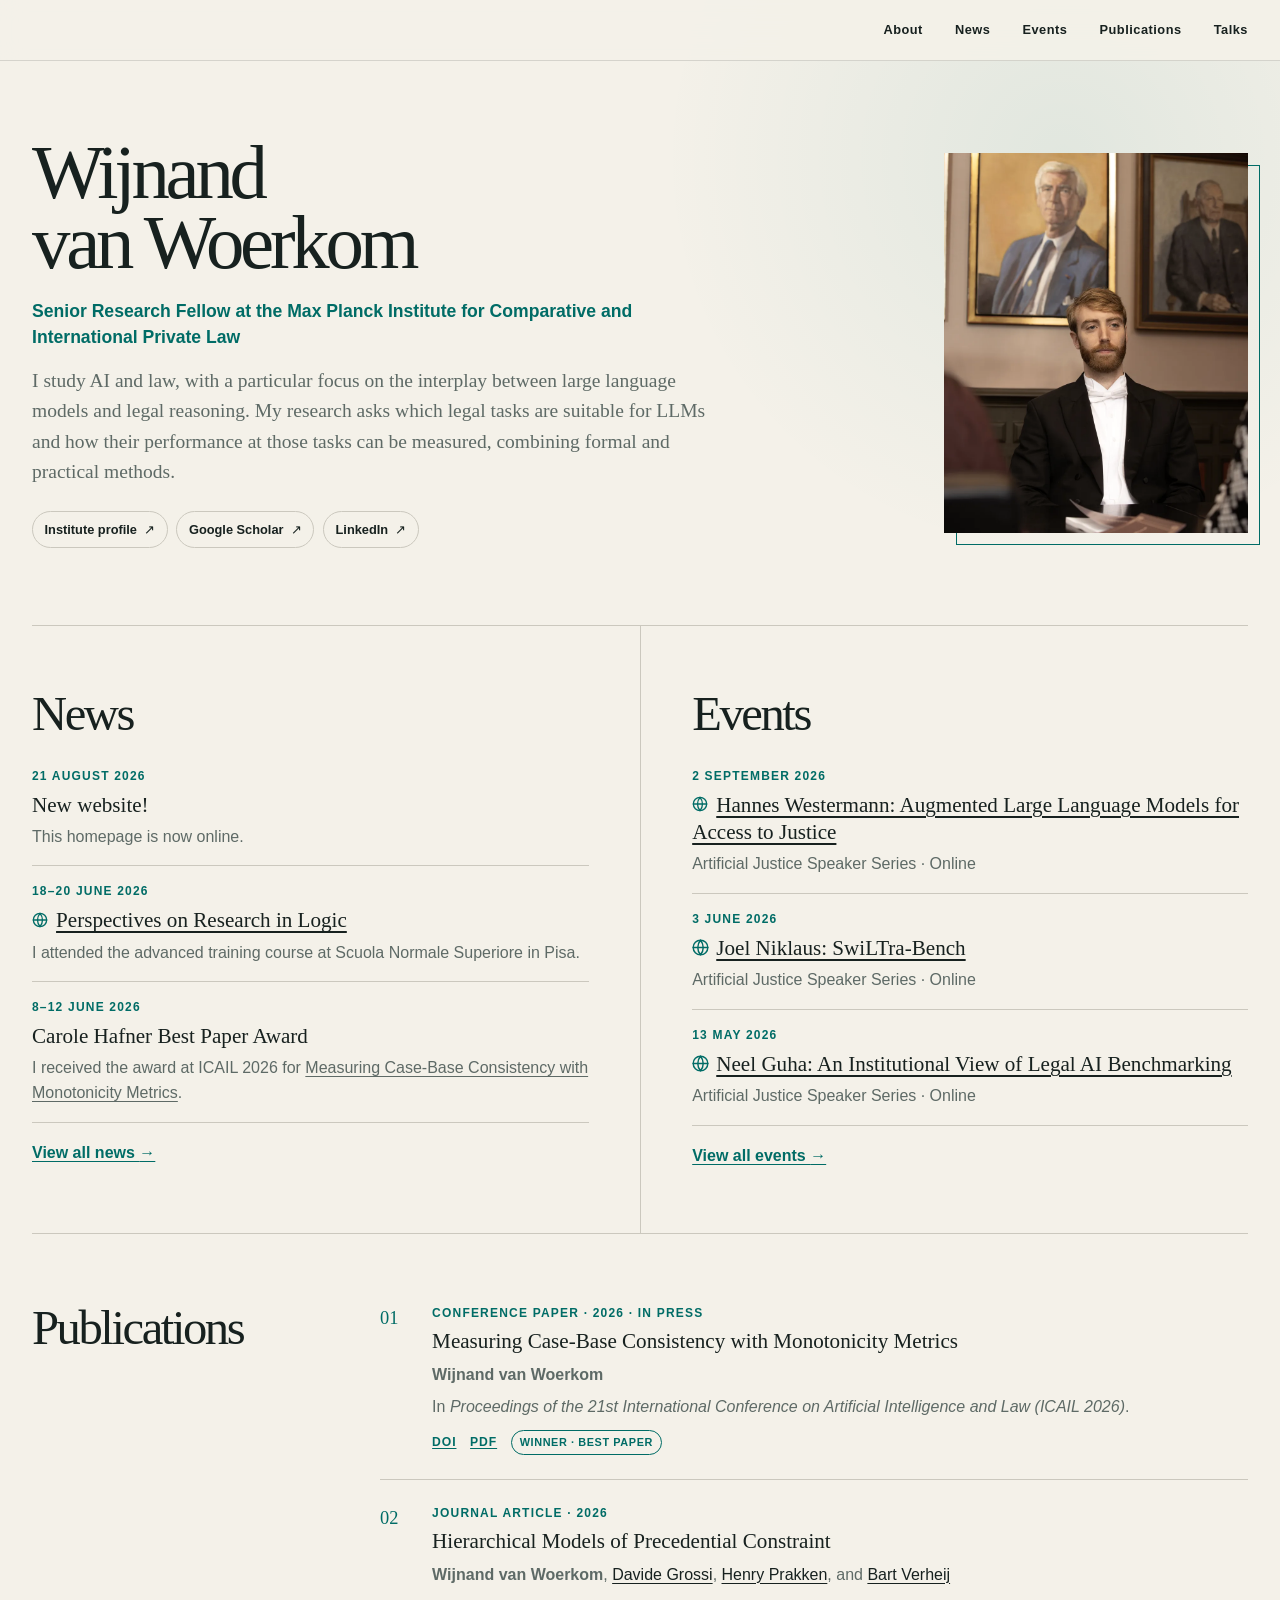
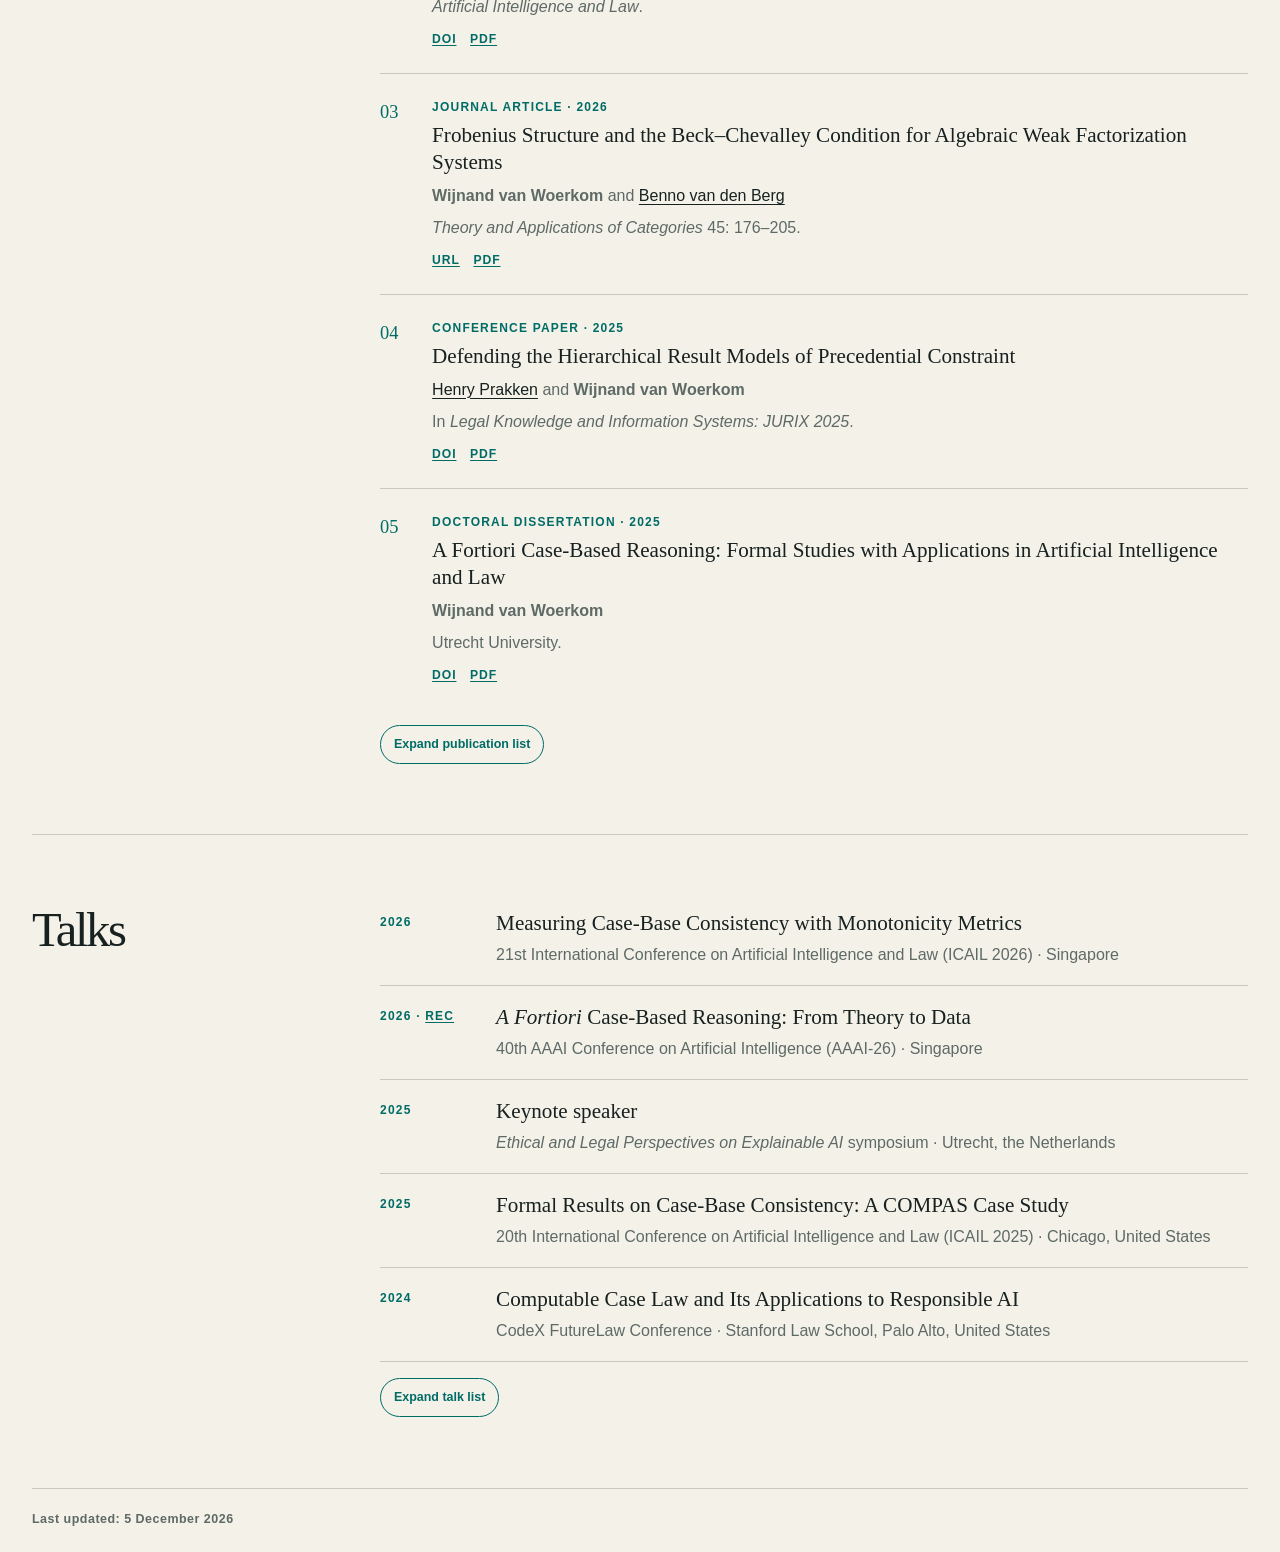
==== index.html @ 0c61993a "Restore green favicon lettering" ====
<!doctype html>
<html lang="en">
  <head>
    <meta charset="utf-8">
    <meta name="viewport" content="width=device-width, initial-scale=1">
    <meta
      name="description"
      content="Wijnand van Woerkom is a researcher working on artificial intelligence, law, and legal reasoning."
    >
    <title>Wijnand van Woerkom</title>
    <link rel="icon" href="assets/icons/favicon.svg?v=11" type="image/svg+xml" sizes="any">
    <link rel="icon" href="assets/icons/favicon-32.png?v=11" sizes="32x32" type="image/png">
    <link rel="apple-touch-icon" href="assets/icons/apple-touch-icon.png?v=11">
    <link rel="stylesheet" href="styles.css?v=7">
    <script src="scripts/site.js?v=7" defer></script>
    <!-- Cloudflare Web Analytics -->
    <script
      type="module"
      src="https://static.cloudflareinsights.com/beacon.min.js"
      data-cf-beacon='{"token":"e0fe1af6a7254c2898507b56984e4957"}'
    ></script>
    <!-- End Cloudflare Web Analytics -->
  </head>
  <body id="top">
    <a class="skip-link" href="#main-content">Skip to main content</a>

    <header class="site-header">
      <div class="header-inner">
        <nav aria-label="Primary navigation">
          <a href="#about">About</a>
          <a href="#news">News</a>
          <a href="#events">Events</a>
          <a href="#publications">Publications</a>
          <a href="#talks">Talks</a>
        </nav>
      </div>
    </header>

    <main id="main-content">
      <section class="hero" id="about" aria-labelledby="page-title">
        <div class="hero-copy">
          <h1 id="page-title" class="name-heading" aria-label="Wijnand van Woerkom">
            <span class="name-part" data-pronunciation-part data-pronunciation-name="Wijnand">
              <button
                class="name-toggle"
                type="button"
                aria-expanded="false"
                aria-label="Show the pronunciation of Wijnand"
                data-pronunciation-toggle
              >
                <span class="name-standard" aria-hidden="true">Wijnand</span>
                <span class="name-ipa" aria-hidden="true">[ˈʋɛi̯.nɑnt]</span>
              </button>
              <button
                class="pronunciation-play"
                type="button"
                aria-label="Play the pronunciation of Wijnand"
                data-pronunciation-play="pronunciation-wijnand"
                hidden
              >
                <svg viewBox="0 0 24 24" aria-hidden="true">
                  <path d="M4 9v6h4l5 4V5L8 9H4Z"></path>
                  <path d="M16 8.5a5 5 0 0 1 0 7M18.5 6a8.5 8.5 0 0 1 0 12"></path>
                </svg>
              </button>
              <audio id="pronunciation-wijnand" src="assets/audio/wijnand.mp3" preload="none"></audio>
            </span>
            <span class="name-part" data-pronunciation-part data-pronunciation-name="van Woerkom">
              <button
                class="name-toggle"
                type="button"
                aria-expanded="false"
                aria-label="Show the pronunciation of van Woerkom"
                data-pronunciation-toggle
              >
                <span class="name-standard" aria-hidden="true">van Woerkom</span>
                <span class="name-ipa" aria-hidden="true">[fɑn ˈʋuːr.kɔm]</span>
              </button>
              <button
                class="pronunciation-play"
                type="button"
                aria-label="Play the pronunciation of van Woerkom"
                data-pronunciation-play="pronunciation-van-woerkom"
                hidden
              >
                <svg viewBox="0 0 24 24" aria-hidden="true">
                  <path d="M4 9v6h4l5 4V5L8 9H4Z"></path>
                  <path d="M16 8.5a5 5 0 0 1 0 7M18.5 6a8.5 8.5 0 0 1 0 12"></path>
                </svg>
              </button>
              <audio id="pronunciation-van-woerkom" src="assets/audio/vanwoerkom.mp3" preload="none"></audio>
            </span>
          </h1>
          <p class="role">
            Senior Research Fellow at the Max Planck Institute for Comparative and
            International Private Law
          </p>
          <p class="introduction">
            I study AI and law, with a particular focus on the interplay between large
            language models and legal reasoning. My research asks which legal tasks are
            suitable for LLMs and how their performance at those tasks can be measured,
            combining formal and practical methods.
          </p>

          <ul class="profile-links" aria-label="External profiles">
            <li>
              <a href="https://www.mpipriv.de/vanwoerkom">Institute profile <span aria-hidden="true">↗</span></a>
            </li>
            <li>
              <a href="https://scholar.google.com/citations?user=RA7F5CwAAAAJ">Google Scholar <span aria-hidden="true">↗</span></a>
            </li>
            <li>
              <a href="https://www.linkedin.com/in/wijn/">LinkedIn <span aria-hidden="true">↗</span></a>
            </li>
          </ul>
        </div>

        <figure class="portrait-wrap">
          <span class="portrait-accent" aria-hidden="true"></span>
          <img
            class="portrait"
            src="assets/images/portraits/wijnand-portrait-1.webp"
            data-random-portrait
            data-portraits="assets/images/portraits/wijnand-portrait-1.webp|assets/images/portraits/wijnand-portrait-2.webp"
            alt="Wijnand van Woerkom"
            width="960"
            height="1200"
            fetchpriority="high"
          >
        </figure>
      </section>

      <section class="split-section" aria-label="Latest news and events">
        <article class="split-panel" id="news" aria-labelledby="news-heading">
          <header class="panel-heading">
            <h2 id="news-heading">News</h2>
          </header>
          <ul class="preview-list">
            <!-- Keep these first three entries in sync with news.html. -->
            <li>
              <time datetime="2026-08-21">21 August 2026</time>
              <div>
                <h3>New website!</h3>
                <p>This homepage is now online.</p>
              </div>
            </li>
            <li>
              <time datetime="2026-06-18">18–20 June 2026</time>
              <div>
                <h3><a href="https://www.sns.it/it/evento/perspectives-research-logic">Perspectives on Research in Logic</a></h3>
                <p>I attended the advanced training course at Scuola Normale Superiore in Pisa.</p>
              </div>
            </li>
            <li>
              <time datetime="2026-06-08">8–12 June 2026</time>
              <div>
                <h3>Carole Hafner Best Paper Award</h3>
                <p>
                  I received the award at ICAIL 2026 for
                  <a href="assets/documents/publications/woerkom2026measuringcasebase.pdf">Measuring Case-Base Consistency with Monotonicity Metrics</a>.
                </p>
              </div>
            </li>
          </ul>
          <a class="text-link" href="news.html">View all news <span aria-hidden="true">→</span></a>
        </article>

        <article class="split-panel" id="events" aria-labelledby="events-heading">
          <header class="panel-heading">
            <h2 id="events-heading">Events</h2>
          </header>
          <ul class="preview-list">
            <!-- Keep these first three entries in sync with events.html. -->
            <li>
              <time datetime="2026-09-02">2 September 2026</time>
              <div>
                <h3>
                  <a href="https://www.mpipriv.de/events/46498/1929073">Hannes Westermann: Augmented Large Language Models for Access to Justice</a>
                </h3>
                <p>Artificial Justice Speaker Series · Online</p>
              </div>
            </li>
            <li>
              <time datetime="2026-06-03">3 June 2026</time>
              <div>
                <h3>
                  <a href="https://www.mpipriv.de/events/45762/1929073">Joel Niklaus: SwiLTra-Bench</a>
                </h3>
                <p>Artificial Justice Speaker Series · Online</p>
              </div>
            </li>
            <li>
              <time datetime="2026-05-13">13 May 2026</time>
              <div>
                <h3>
                  <a href="https://www.mpipriv.de/events/45510/1929073">Neel Guha: An Institutional View of Legal AI Benchmarking</a>
                </h3>
                <p>Artificial Justice Speaker Series · Online</p>
              </div>
            </li>
          </ul>
          <a class="text-link" href="events.html">View all events <span aria-hidden="true">→</span></a>
        </article>
      </section>

      <section class="content-section" id="publications" aria-labelledby="publications-heading">
        <header class="section-heading">
          <h2 id="publications-heading">Publications</h2>
        </header>
        <div class="section-content">
          <ol class="publication-list" id="publication-list">
            <li>
              <article>
                <p class="entry-type">Conference paper · 2026 · In press</p>
                <h3>Measuring Case-Base Consistency with Monotonicity Metrics</h3>
                <p class="authors"><strong>Wijnand van Woerkom</strong></p>
                <p class="citation">In <em>Proceedings of the 21st International Conference on Artificial Intelligence and Law (ICAIL 2026)</em>.</p>
                <p class="entry-links">
                  <a href="https://doi.org/10.1145/3836937.3836975">DOI</a>
                  <a href="assets/documents/publications/woerkom2026measuringcasebase.pdf">PDF</a>
                  <span class="award-badge">Winner · Best Paper</span>
                </p>
              </article>
            </li>
            <li>
              <article>
                <p class="entry-type">Journal article · 2026</p>
                <h3>Hierarchical Models of Precedential Constraint</h3>
                <p class="authors">
                  <strong>Wijnand van Woerkom</strong>,
                  <a href="https://davidegrossi.me/">Davide Grossi</a>,
                  <a href="https://www.uu.nl/staff/HPrakken">Henry Prakken</a>, and
                  <a href="https://www.ai.rug.nl/~verheij/">Bart Verheij</a>
                </p>
                <p class="citation"><em>Artificial Intelligence and Law</em>.</p>
                <p class="entry-links">
                  <a href="https://doi.org/10.1007/s10506-025-09461-x">DOI</a>
                  <a href="assets/documents/publications/woerkom2026hierarchicalmodelsprecedential.pdf">PDF</a>
                </p>
              </article>
            </li>
            <li>
              <article>
                <p class="entry-type">Journal article · 2026</p>
                <h3>Frobenius Structure and the Beck–Chevalley Condition for Algebraic Weak Factorization Systems</h3>
                <p class="authors">
                  <strong>Wijnand van Woerkom</strong> and
                  <a href="https://www.uva.nl/profiel/b/e/b.vandenberg3/b.van-den-berg.html">Benno van den Berg</a>
                </p>
                <p class="citation"><em>Theory and Applications of Categories</em> 45: 176–205.</p>
                <p class="entry-links">
                  <a href="https://tac.mta.ca/tac/volumes/45/5/45-05abs.html">URL</a>
                  <a href="assets/documents/publications/woerkom2026frobeniusstructurecondition.pdf">PDF</a>
                </p>
              </article>
            </li>
            <li>
              <article>
                <p class="entry-type">Conference paper · 2025</p>
                <h3>Defending the Hierarchical Result Models of Precedential Constraint</h3>
                <p class="authors">
                  <a href="https://www.uu.nl/staff/HPrakken">Henry Prakken</a> and <strong>Wijnand van Woerkom</strong>
                </p>
                <p class="citation">In <em>Legal Knowledge and Information Systems: JURIX 2025</em>.</p>
                <p class="entry-links">
                  <a href="https://doi.org/10.3233/FAIA251608">DOI</a>
                  <a href="assets/documents/publications/prakken2025defendinghierarchicalresult.pdf">PDF</a>
                </p>
              </article>
            </li>
            <li>
              <article>
                <p class="entry-type">Doctoral dissertation · 2025</p>
                <h3>A Fortiori Case-Based Reasoning: Formal Studies with Applications in Artificial Intelligence and Law</h3>
                <p class="authors"><strong>Wijnand van Woerkom</strong></p>
                <p class="citation">Utrecht University.</p>
                <p class="entry-links">
                  <a href="https://doi.org/10.33540/2994">DOI</a>
                  <a href="assets/documents/publications/proefschrift_web.pdf">PDF</a>
                </p>
              </article>
            </li>
            <li>
              <article>
                <p class="entry-type">Conference paper · 2025</p>
                <h3>Formal Results on Case-Base Consistency: A COMPAS Case Study</h3>
                <p class="authors"><strong>Wijnand van Woerkom</strong></p>
                <p class="citation">In <em>Proceedings of the 20th International Conference on Artificial Intelligence and Law (ICAIL 2025)</em>.</p>
                <p class="entry-links">
                  <a href="https://doi.org/10.1145/3769126.3769190">DOI</a>
                  <a href="assets/documents/publications/woerkom2025formalresultscase.pdf">PDF</a>
                  <span class="award-badge">Winner · Best Student Paper</span>
                </p>
              </article>
            </li>
            <li>
              <article>
                <p class="entry-type">Conference paper · 2024</p>
                <h3>A Case-Based-Reasoning Analysis of the COMPAS Dataset</h3>
                <p class="authors">
                  <strong>Wijnand van Woerkom</strong>,
                  <a href="https://davidegrossi.me/">Davide Grossi</a>,
                  <a href="https://www.uu.nl/staff/HPrakken">Henry Prakken</a>, and
                  <a href="https://www.ai.rug.nl/~verheij/">Bart Verheij</a>
                </p>
                <p class="citation">In <em>Legal Knowledge and Information Systems: JURIX 2024</em>.</p>
                <p class="entry-links">
                  <a href="https://doi.org/10.3233/FAIA241244">DOI</a>
                  <a href="assets/documents/publications/woerkom2024cbranalysiscompas.pdf">PDF</a>
                  <span class="award-badge award-badge-secondary">Runner-up · Best Student Paper</span>
                </p>
              </article>
            </li>
            <li>
              <article>
                <p class="entry-type">Journal article · 2024</p>
                <h3>A Fortiori Case-Based Reasoning: From Theory to Data</h3>
                <p class="authors">
                  <strong>Wijnand van Woerkom</strong>,
                  <a href="https://davidegrossi.me/">Davide Grossi</a>,
                  <a href="https://www.uu.nl/staff/HPrakken">Henry Prakken</a>, and
                  <a href="https://www.ai.rug.nl/~verheij/">Bart Verheij</a>
                </p>
                <p class="citation"><em>Journal of Artificial Intelligence Research</em> 81: 401–441.</p>
                <p class="entry-links">
                  <a href="https://doi.org/10.1613/jair.1.15178">DOI</a>
                  <a href="assets/documents/publications/woerkom2024fortioricbrtheory.pdf">PDF</a>
                </p>
              </article>
            </li>
            <li>
              <article>
                <p class="entry-type">Conference paper · 2023</p>
                <h3>Hierarchical a Fortiori Reasoning with Dimensions</h3>
                <p class="authors">
                  <strong>Wijnand van Woerkom</strong>,
                  <a href="https://davidegrossi.me/">Davide Grossi</a>,
                  <a href="https://www.uu.nl/staff/HPrakken">Henry Prakken</a>, and
                  <a href="https://www.ai.rug.nl/~verheij/">Bart Verheij</a>
                </p>
                <p class="citation">In <em>Legal Knowledge and Information Systems: JURIX 2023</em>.</p>
                <p class="entry-links">
                  <a href="https://doi.org/10.3233/FAIA230944">DOI</a>
                  <a href="assets/documents/publications/woerkom2023hierarchicalreasoningdimensions.pdf">PDF</a>
                </p>
              </article>
            </li>
            <li>
              <article>
                <p class="entry-type">Conference paper · 2023</p>
                <h3>Hierarchical Precedential Constraint</h3>
                <p class="authors">
                  <strong>Wijnand van Woerkom</strong>,
                  <a href="https://davidegrossi.me/">Davide Grossi</a>,
                  <a href="https://www.uu.nl/staff/HPrakken">Henry Prakken</a>, and
                  <a href="https://www.ai.rug.nl/~verheij/">Bart Verheij</a>
                </p>
                <p class="citation">In <em>Proceedings of the 19th International Conference on Artificial Intelligence and Law (ICAIL 2023)</em>.</p>
                <p class="entry-links">
                  <a href="https://doi.org/10.1145/3594536.3595154">DOI</a>
                  <a href="assets/documents/publications/woerkom2023hierarchicalprecedentialconstraint.pdf">PDF</a>
                </p>
              </article>
            </li>
            <li>
              <article>
                <p class="entry-type">Workshop paper · 2022</p>
                <h3>Justification in Case-Based Reasoning</h3>
                <p class="authors">
                  <strong>Wijnand van Woerkom</strong>,
                  <a href="https://davidegrossi.me/">Davide Grossi</a>,
                  <a href="https://www.uu.nl/staff/HPrakken">Henry Prakken</a>, and
                  <a href="https://www.ai.rug.nl/~verheij/">Bart Verheij</a>
                </p>
                <p class="citation">In <em>Proceedings of the 1st International Workshop on Argumentation for eXplainable AI (ArgXAI 2022)</em>.</p>
                <p class="entry-links">
                  <a href="https://ceur-ws.org/Vol-3209/#5942">URL</a>
                  <a href="assets/documents/publications/woerkom2022justificationincbr.pdf">PDF</a>
                </p>
              </article>
            </li>
            <li>
              <article>
                <p class="entry-type">Conference paper · 2022</p>
                <h3>Landmarks in Case-Based Reasoning: From Theory to Data</h3>
                <p class="authors">
                  <strong>Wijnand van Woerkom</strong>,
                  <a href="https://davidegrossi.me/">Davide Grossi</a>,
                  <a href="https://www.uu.nl/staff/HPrakken">Henry Prakken</a>, and
                  <a href="https://www.ai.rug.nl/~verheij/">Bart Verheij</a>
                </p>
                <p class="citation">In <em>HHAI 2022: Augmenting Human Intellect</em>.</p>
                <p class="entry-links">
                  <a href="https://doi.org/10.3233/FAIA220200">DOI</a>
                  <a href="assets/documents/publications/woerkom2022landmarksincbr.pdf">PDF</a>
                  <span class="award-badge award-badge-secondary">Runner-up · Best Paper</span>
                </p>
              </article>
            </li>
          </ol>
          <button
            class="publication-toggle"
            type="button"
            aria-expanded="false"
            aria-controls="publication-list"
            data-publication-toggle
            hidden
          >Expand publication list</button>
        </div>
      </section>

      <section class="content-section" id="talks" aria-labelledby="talks-heading">
        <header class="section-heading">
          <h2 id="talks-heading">Talks</h2>
        </header>
        <div class="section-content">
          <ul class="event-list" id="talk-list">
            <li>
              <p class="entry-date">2026</p>
              <div>
                <h3>Measuring Case-Base Consistency with Monotonicity Metrics</h3>
                <p>21st International Conference on Artificial Intelligence and Law (ICAIL 2026) · Singapore</p>
              </div>
            </li>
            <li>
              <p class="entry-date">
                2026 <span aria-hidden="true">·</span>
                <a
                  class="recording-link"
                  href="https://underline.io/lecture/143547-a-fortiori-case-based-reasoning-from-theory-to-data"
                  aria-label="Recording of A Fortiori Case-Based Reasoning: From Theory to Data"
                >REC</a>
              </p>
              <div>
                <h3><em>A Fortiori</em> Case-Based Reasoning: From Theory to Data</h3>
                <p>40th AAAI Conference on Artificial Intelligence (AAAI-26) · Singapore</p>
              </div>
            </li>
            <li>
              <p class="entry-date">2025</p>
              <div>
                <h3>Keynote speaker</h3>
                <p><em>Ethical and Legal Perspectives on Explainable AI</em> symposium · Utrecht, the Netherlands</p>
              </div>
            </li>
            <li>
              <p class="entry-date">2025</p>
              <div>
                <h3>Formal Results on Case-Base Consistency: A COMPAS Case Study</h3>
                <p>20th International Conference on Artificial Intelligence and Law (ICAIL 2025) · Chicago, United States</p>
              </div>
            </li>
            <li>
              <p class="entry-date">2024</p>
              <div>
                <h3>Computable Case Law and Its Applications to Responsible AI</h3>
                <p>CodeX FutureLaw Conference · Stanford Law School, Palo Alto, United States</p>
              </div>
            </li>
            <li>
              <p class="entry-date">2024</p>
              <div>
                <h3><em>A Fortiori</em> Case-Based Reasoning: From Theory to Data</h3>
                <p>Joint International Scientific Conferences on AI and Machine Learning (BNAIC 2024) · Utrecht, the Netherlands</p>
              </div>
            </li>
            <li>
              <p class="entry-date">2023</p>
              <div>
                <h3>Hierarchical <em>A Fortiori</em> Reasoning with Dimensions</h3>
                <p>36th International Conference on Legal Knowledge and Information Systems (JURIX 2023) · Maastricht, the Netherlands</p>
              </div>
            </li>
            <li>
              <p class="entry-date">2023</p>
              <div>
                <h3>Hierarchical Precedential Constraint</h3>
                <p>19th International Conference on Artificial Intelligence and Law (ICAIL 2023) · Braga, Portugal</p>
              </div>
            </li>
            <li>
              <p class="entry-date">2022</p>
              <div>
                <h3>Justification in Case-Based Reasoning</h3>
                <p>1st International Workshop on Argumentation for eXplainable AI (ArgXAI 2022) · Cardiff, Wales</p>
              </div>
            </li>
            <li>
              <p class="entry-date">2022</p>
              <div>
                <h3>Landmarks in Case-Based Reasoning</h3>
                <p>1st International Conference on Hybrid Human-Machine Intelligence (HHAI 2022) · Vrije Universiteit Amsterdam, the Netherlands</p>
              </div>
            </li>
            <li>
              <p class="entry-date">
                2022 <span aria-hidden="true">·</span>
                <a
                  class="recording-link"
                  href="https://www.youtube.com/watch?v=cjKWL9bQHso"
                  aria-label="Recording of The Frobenius Property for Algebraic Weak Factorisation Systems"
                >REC</a>
              </p>
              <div>
                <h3>The Frobenius Property for Algebraic Weak Factorisation Systems</h3>
                <p>Dutch Categories and Types Seminar · University of Amsterdam, the Netherlands</p>
              </div>
            </li>
          </ul>
          <button
            class="publication-toggle"
            type="button"
            aria-expanded="false"
            aria-controls="talk-list"
            data-talk-toggle
            hidden
          >Expand talk list</button>
        </div>
      </section>
    </main>

    <footer class="site-footer">
      <p>Last updated: <time data-last-updated>recently</time></p>
    </footer>
  </body>
</html>
---- styles.css ----
:root {
  --ink: #17211f;
  --muted: #5e6a66;
  --paper: #f4f1e9;
  --accent: #006c66;
  --accent-soft: #c9dcd7;
  --line: #cbc8be;
  --content-width: 76rem;
  color: var(--ink);
  background: var(--paper);
  font-family: Inter, ui-sans-serif, -apple-system, BlinkMacSystemFont, "Segoe UI", sans-serif;
  font-synthesis: none;
  text-rendering: optimizeLegibility;
}

*,
*::before,
*::after {
  box-sizing: border-box;
}

html {
  scroll-behavior: smooth;
}

[id] {
  scroll-margin-top: 4.75rem;
}

body {
  min-width: 18rem;
  margin: 0;
  background:
    radial-gradient(circle at 83% 5%, rgb(0 108 102 / 8%), transparent 25rem),
    var(--paper);
  color: var(--ink);
  line-height: 1.55;
}

img {
  display: block;
  height: auto;
  max-width: 100%;
}

button,
input,
textarea,
select {
  font: inherit;
}

a {
  color: inherit;
  text-decoration-thickness: 0.08em;
  text-underline-offset: 0.2em;
}

a:hover {
  color: var(--accent);
}

a:focus-visible,
button:focus-visible {
  border-radius: 0.15rem;
  outline: 0.2rem solid var(--accent);
  outline-offset: 0.25rem;
}

.skip-link {
  position: fixed;
  z-index: 20;
  top: 0.75rem;
  left: 0.75rem;
  padding: 0.65rem 0.9rem;
  transform: translateY(-200%);
  background: var(--ink);
  color: white;
}

.skip-link:focus {
  transform: translateY(0);
}

.site-header {
  position: sticky;
  z-index: 10;
  top: 0;
  border-bottom: 1px solid rgb(23 33 31 / 14%);
  background: rgb(244 241 233 / 92%);
  backdrop-filter: blur(0.75rem);
}

.header-inner,
.hero,
.split-section,
.content-section,
.listing-page,
.site-footer {
  width: min(calc(100% - 3rem), var(--content-width));
  margin-inline: auto;
}

.header-inner {
  display: flex;
  min-height: 3.75rem;
  align-items: center;
  justify-content: flex-end;
}

nav {
  display: flex;
  align-items: center;
  gap: clamp(0.8rem, 2.5vw, 2rem);
  font-size: 0.8rem;
  font-weight: 650;
  letter-spacing: 0.04em;
}

nav a {
  text-decoration: none;
}

nav a[aria-current="page"] {
  color: var(--accent);
}

.hero {
  display: grid;
  grid-template-columns: minmax(0, 1.45fr) minmax(16rem, 0.65fr);
  align-items: center;
  gap: clamp(2.5rem, 6vw, 6rem);
  padding-block: clamp(3.25rem, 6vw, 5rem);
}

.hero-copy {
  max-width: 49rem;
}

.entry-type,
.entry-date,
.preview-list time,
.archive-list time {
  color: var(--accent);
  font-size: 0.75rem;
  font-weight: 750;
  letter-spacing: 0.1em;
  text-transform: uppercase;
}

h1,
h2,
h3,
p {
  overflow-wrap: break-word;
}

h1,
h2 {
  font-family: Georgia, "Times New Roman", serif;
  font-weight: 400;
}

h1 {
  max-width: 11ch;
  margin: 0;
  font-size: clamp(3.1rem, 6vw, 5rem);
  letter-spacing: -0.055em;
  line-height: 0.92;
}

.name-heading {
  min-height: 1.84em;
  max-width: none;
}

.name-part {
  display: flex;
  width: max-content;
  min-height: 0.92em;
  align-items: center;
  gap: 0.35rem;
}

.name-toggle {
  flex: 0 0 auto;
  margin: 0;
  padding: 0;
  border: 0;
  background: transparent;
  color: inherit;
  cursor: pointer;
  font-family: inherit;
  font-size: inherit;
  font-weight: inherit;
  letter-spacing: inherit;
  line-height: inherit;
  text-align: left;
}

.name-ipa {
  display: none;
  white-space: nowrap;
}

.name-part.is-expanded .name-standard {
  display: none;
}

.name-part.is-expanded .name-ipa {
  display: inline;
}

.pronunciation-play {
  display: none;
  width: 1.8rem;
  height: 1.8rem;
  padding: 0.3rem;
  border: 1px solid var(--line);
  border-radius: 50%;
  place-items: center;
  background: transparent;
  color: var(--accent);
  cursor: pointer;
  transition: border-color 160ms ease, background-color 160ms ease, color 160ms ease;
}

.pronunciation-play:not([hidden]) {
  display: inline-grid;
}

.pronunciation-play:hover,
.pronunciation-play.is-playing {
  border-color: var(--accent);
  background: var(--accent);
  color: var(--paper);
}

.pronunciation-play svg {
  width: 100%;
  height: 100%;
  overflow: visible;
  fill: currentColor;
  stroke: currentColor;
  stroke-width: 1.8;
  stroke-linecap: round;
  stroke-linejoin: round;
}

.pronunciation-play svg path:first-child {
  stroke: none;
}

.name-heading audio {
  display: none;
}

.role {
  max-width: 41rem;
  margin: 1.25rem 0 0;
  color: var(--accent);
  font-size: clamp(0.98rem, 1.5vw, 1.1rem);
  font-weight: 650;
  line-height: 1.45;
}

.introduction {
  max-width: 43rem;
  margin: 1rem 0 0;
  color: var(--muted);
  font-family: Georgia, "Times New Roman", serif;
  font-size: clamp(1.05rem, 1.6vw, 1.22rem);
  line-height: 1.55;
}

.profile-links {
  display: flex;
  flex-wrap: wrap;
  gap: 0.55rem;
  margin: 1.5rem 0 0;
  padding: 0;
  list-style: none;
}

.profile-links a {
  display: inline-flex;
  gap: 0.45rem;
  align-items: center;
  padding: 0.48rem 0.72rem;
  border: 1px solid var(--line);
  border-radius: 100vmax;
  font-size: 0.8rem;
  font-weight: 650;
  text-decoration: none;
  transition: border-color 160ms ease, background-color 160ms ease;
}

.profile-links a:hover {
  border-color: var(--accent);
  background: rgb(255 255 255 / 48%);
}

.portrait-wrap {
  position: relative;
  width: 100%;
  max-width: 19rem;
  margin: 0;
  justify-self: end;
}

.portrait-accent {
  position: absolute;
  inset: 0.75rem -0.75rem -0.75rem 0.75rem;
  border: 1px solid var(--accent);
}

.portrait {
  position: relative;
  width: 100%;
  aspect-ratio: 4 / 5;
  object-fit: cover;
  filter: saturate(0.88) contrast(1.02);
}

.split-section {
  display: grid;
  grid-template-columns: repeat(2, minmax(0, 1fr));
  border-top: 1px solid var(--line);
}

.split-panel {
  min-width: 0;
  padding-block: clamp(2.75rem, 5vw, 4rem);
}

.split-panel:first-child {
  padding-right: clamp(2rem, 4vw, 4rem);
}

.split-panel + .split-panel {
  padding-left: clamp(2rem, 4vw, 4rem);
  border-left: 1px solid var(--line);
}

.panel-heading {
  margin-bottom: 1.75rem;
}

h2 {
  margin: 0;
  font-size: clamp(2rem, 3.8vw, 3.1rem);
  letter-spacing: -0.05em;
  line-height: 1;
}

h3 {
  margin: 0;
  font-family: Georgia, "Times New Roman", serif;
  font-size: clamp(1.05rem, 1.8vw, 1.32rem);
  font-weight: 500;
  line-height: 1.3;
}

.preview-list h3 > a::before,
.archive-list h2 > a::before {
  display: inline-block;
  width: 0.78em;
  height: 0.78em;
  margin-right: 0.36em;
  background: var(--accent);
  content: "";
  mask: url("data:image/svg+xml,%3Csvg xmlns='http://www.w3.org/2000/svg' viewBox='0 0 24 24' fill='none' stroke='black' stroke-width='2' stroke-linecap='round' stroke-linejoin='round'%3E%3Ccircle cx='12' cy='12' r='10'/%3E%3Cpath d='M2 12h20M12 2a15.3 15.3 0 0 1 0 20M12 2a15.3 15.3 0 0 0 0 20'/%3E%3C/svg%3E") center / contain no-repeat;
  vertical-align: -0.04em;
  -webkit-mask: url("data:image/svg+xml,%3Csvg xmlns='http://www.w3.org/2000/svg' viewBox='0 0 24 24' fill='none' stroke='black' stroke-width='2' stroke-linecap='round' stroke-linejoin='round'%3E%3Ccircle cx='12' cy='12' r='10'/%3E%3Cpath d='M2 12h20M12 2a15.3 15.3 0 0 1 0 20M12 2a15.3 15.3 0 0 0 0 20'/%3E%3C/svg%3E") center / contain no-repeat;
}

.preview-list,
.archive-list,
.event-list,
.publication-list {
  margin: 0;
  padding: 0;
  list-style: none;
}

.preview-list li {
  padding-block: 1rem;
  border-bottom: 1px solid var(--line);
}

.preview-list li:first-child {
  padding-top: 0;
}

.preview-list time,
.preview-list .entry-date {
  display: block;
  margin: 0 0 0.4rem;
}

.preview-list p:not(.entry-date) {
  margin: 0.35rem 0 0;
  color: var(--muted);
}

.text-link {
  display: inline-block;
  margin-top: 1.15rem;
  color: var(--accent);
  font-weight: 700;
}

.content-section {
  display: grid;
  grid-template-columns: minmax(10rem, 0.32fr) minmax(0, 1fr);
  gap: clamp(2rem, 5.5vw, 5.5rem);
  padding-block: clamp(3rem, 5.5vw, 4.75rem);
  border-top: 1px solid var(--line);
}

.section-heading {
  align-self: start;
}

.section-heading h2 {
  max-width: 9ch;
}

.section-content {
  min-width: 0;
}

.publication-list {
  counter-reset: publication;
}

.publication-list li {
  position: relative;
  padding: 0 0 1.5rem 3.25rem;
  counter-increment: publication;
}

.publication-list li + li {
  padding-top: 1.5rem;
  border-top: 1px solid var(--line);
}

.publication-list li::before {
  position: absolute;
  top: 0;
  left: 0;
  color: var(--accent);
  content: counter(publication, decimal-leading-zero);
  font-family: Georgia, "Times New Roman", serif;
  font-size: 1.15rem;
}

.publication-list li + li::before {
  top: 1.5rem;
}

.publication-list.is-collapsed > li:nth-child(n + 6) {
  display: none;
}

.event-list.is-collapsed > li:nth-child(n + 6) {
  display: none;
}

.entry-type {
  margin: 0 0 0.35rem;
}

.authors,
.citation {
  margin: 0.45rem 0 0;
  color: var(--muted);
}

.authors a {
  color: var(--ink);
}

.entry-links {
  display: flex;
  flex-wrap: wrap;
  gap: 0.5rem 0.85rem;
  align-items: center;
  margin: 0.65rem 0 0;
  font-size: 0.76rem;
  font-weight: 750;
  letter-spacing: 0.075em;
  text-transform: uppercase;
}

.entry-links a {
  color: var(--accent);
}

.award-badge {
  display: inline-flex;
  align-items: center;
  padding: 0.18rem 0.5rem;
  border: 1px solid var(--accent);
  border-radius: 100vmax;
  color: var(--accent);
  font-size: 0.68rem;
  letter-spacing: 0.055em;
}

.award-badge-secondary {
  border-color: var(--line);
  color: var(--muted);
}

.publication-toggle {
  margin-top: 1rem;
  padding: 0.55rem 0.8rem;
  border: 1px solid var(--accent);
  border-radius: 100vmax;
  background: transparent;
  color: var(--accent);
  cursor: pointer;
  font-size: 0.78rem;
  font-weight: 750;
}

.publication-toggle:hover {
  background: var(--accent);
  color: var(--paper);
}

.event-list li {
  display: grid;
  grid-template-columns: 6rem minmax(0, 1fr);
  gap: 1.25rem;
  padding-block: 1.1rem;
  border-bottom: 1px solid var(--line);
}

.event-list li:first-child {
  padding-top: 0.25rem;
}

.event-list p:not(.entry-date) {
  margin: 0.35rem 0 0;
  color: var(--muted);
}

.event-list .entry-date {
  margin: 0.2rem 0 0;
  white-space: nowrap;
}

.event-list .recording-link {
  color: var(--accent);
}

.listing-page {
  min-height: calc(100svh - 3.75rem);
  padding-block: clamp(2.5rem, 5vw, 4.5rem);
}

.back-link {
  display: inline-block;
  margin-bottom: 2rem;
  color: var(--accent);
  font-size: 0.85rem;
  font-weight: 700;
}

.listing-intro {
  display: grid;
  grid-template-columns: minmax(11rem, 0.38fr) minmax(0, 1fr);
  gap: clamp(2rem, 5vw, 5rem);
  padding-bottom: clamp(2.5rem, 4vw, 3.5rem);
}

.listing-intro h1 {
  font-size: clamp(2.8rem, 5.5vw, 4.6rem);
}

.listing-intro p {
  max-width: 39rem;
  margin: 0.45rem 0 0;
  color: var(--muted);
  font-family: Georgia, "Times New Roman", serif;
  font-size: clamp(1.05rem, 1.7vw, 1.22rem);
}

.archive-list {
  border-top: 1px solid var(--line);
}

.archive-list li {
  display: grid;
  grid-template-columns: minmax(8rem, 0.27fr) minmax(0, 1fr);
  gap: clamp(1.5rem, 4.5vw, 4.5rem);
  padding-block: 1.4rem;
  border-bottom: 1px solid var(--line);
}

.archive-list h2 {
  font-size: clamp(1.1rem, 1.8vw, 1.35rem);
  font-weight: 500;
  letter-spacing: 0;
  line-height: 1.3;
}

.archive-list time,
.archive-list .entry-date {
  margin: 0.25rem 0 0;
}

.archive-list p:not(.entry-date) {
  max-width: 46rem;
  margin: 0.4rem 0 0;
  color: var(--muted);
}

.site-footer {
  display: flex;
  align-items: center;
  justify-content: flex-start;
  min-height: 4rem;
  border-top: 1px solid var(--line);
  color: var(--muted);
  font-size: 0.78rem;
  font-weight: 650;
  letter-spacing: 0.04em;
}

.site-footer p {
  margin: 0;
}

@media (max-width: 760px) {
  .header-inner,
  .hero,
  .split-section,
  .content-section,
  .listing-page,
  .site-footer {
    width: min(calc(100% - 2rem), var(--content-width));
  }

  .site-header {
    position: static;
  }

  .header-inner {
    min-height: 0;
    justify-content: flex-start;
    padding-block: 0.8rem;
  }

  nav {
    overflow-x: auto;
    gap: 1rem;
    padding-bottom: 0.25rem;
    scrollbar-width: thin;
  }

  nav a {
    flex: 0 0 auto;
  }

  .hero {
    min-height: 0;
    grid-template-columns: 1fr;
    gap: 2.25rem;
    padding-block: 2.5rem 3.5rem;
  }

  .portrait-wrap {
    width: min(58vw, 14rem);
    order: -1;
    justify-self: start;
  }

  h1 {
    font-size: clamp(2.8rem, 12vw, 3.6rem);
  }

  .split-section {
    grid-template-columns: 1fr;
  }

  .split-panel:first-child,
  .split-panel + .split-panel {
    padding-inline: 0;
  }

  .split-panel + .split-panel {
    border-top: 1px solid var(--line);
    border-left: 0;
  }

  .content-section,
  .listing-intro {
    grid-template-columns: 1fr;
    gap: 1.75rem;
  }

  .content-section {
    padding-block: 3rem;
  }

  .section-heading h2 {
    max-width: 12ch;
  }

  .event-list li,
  .archive-list li {
    grid-template-columns: 1fr;
    gap: 0.45rem;
  }
}

@media (max-width: 440px) {
  .name-part {
    gap: 0.1rem;
  }

  .pronunciation-play {
    width: 1.5rem;
    height: 1.5rem;
    padding: 0.24rem;
  }

  .publication-list li,
  .publication-list li + li {
    padding-left: 2.6rem;
  }

  .entry-links {
    align-items: flex-start;
  }
}

@media (prefers-reduced-motion: reduce) {
  html {
    scroll-behavior: auto;
  }

  *,
  *::before,
  *::after {
    scroll-behavior: auto !important;
    transition-duration: 0.01ms !important;
  }
}

@media print {
  .site-header,
  .profile-links,
  .pronunciation-play,
  .publication-toggle,
  .skip-link {
    display: none;
  }

  .name-toggle {
    cursor: default;
  }

  .name-part.is-expanded .name-standard {
    display: inline;
  }

  .name-part.is-expanded .name-ipa {
    display: none;
  }

  .hero {
    min-height: 0;
  }

  .publication-list.is-collapsed > li:nth-child(n + 6) {
    display: list-item;
  }

  .event-list.is-collapsed > li:nth-child(n + 6) {
    display: list-item;
  }

  body {
    background: white;
  }
}
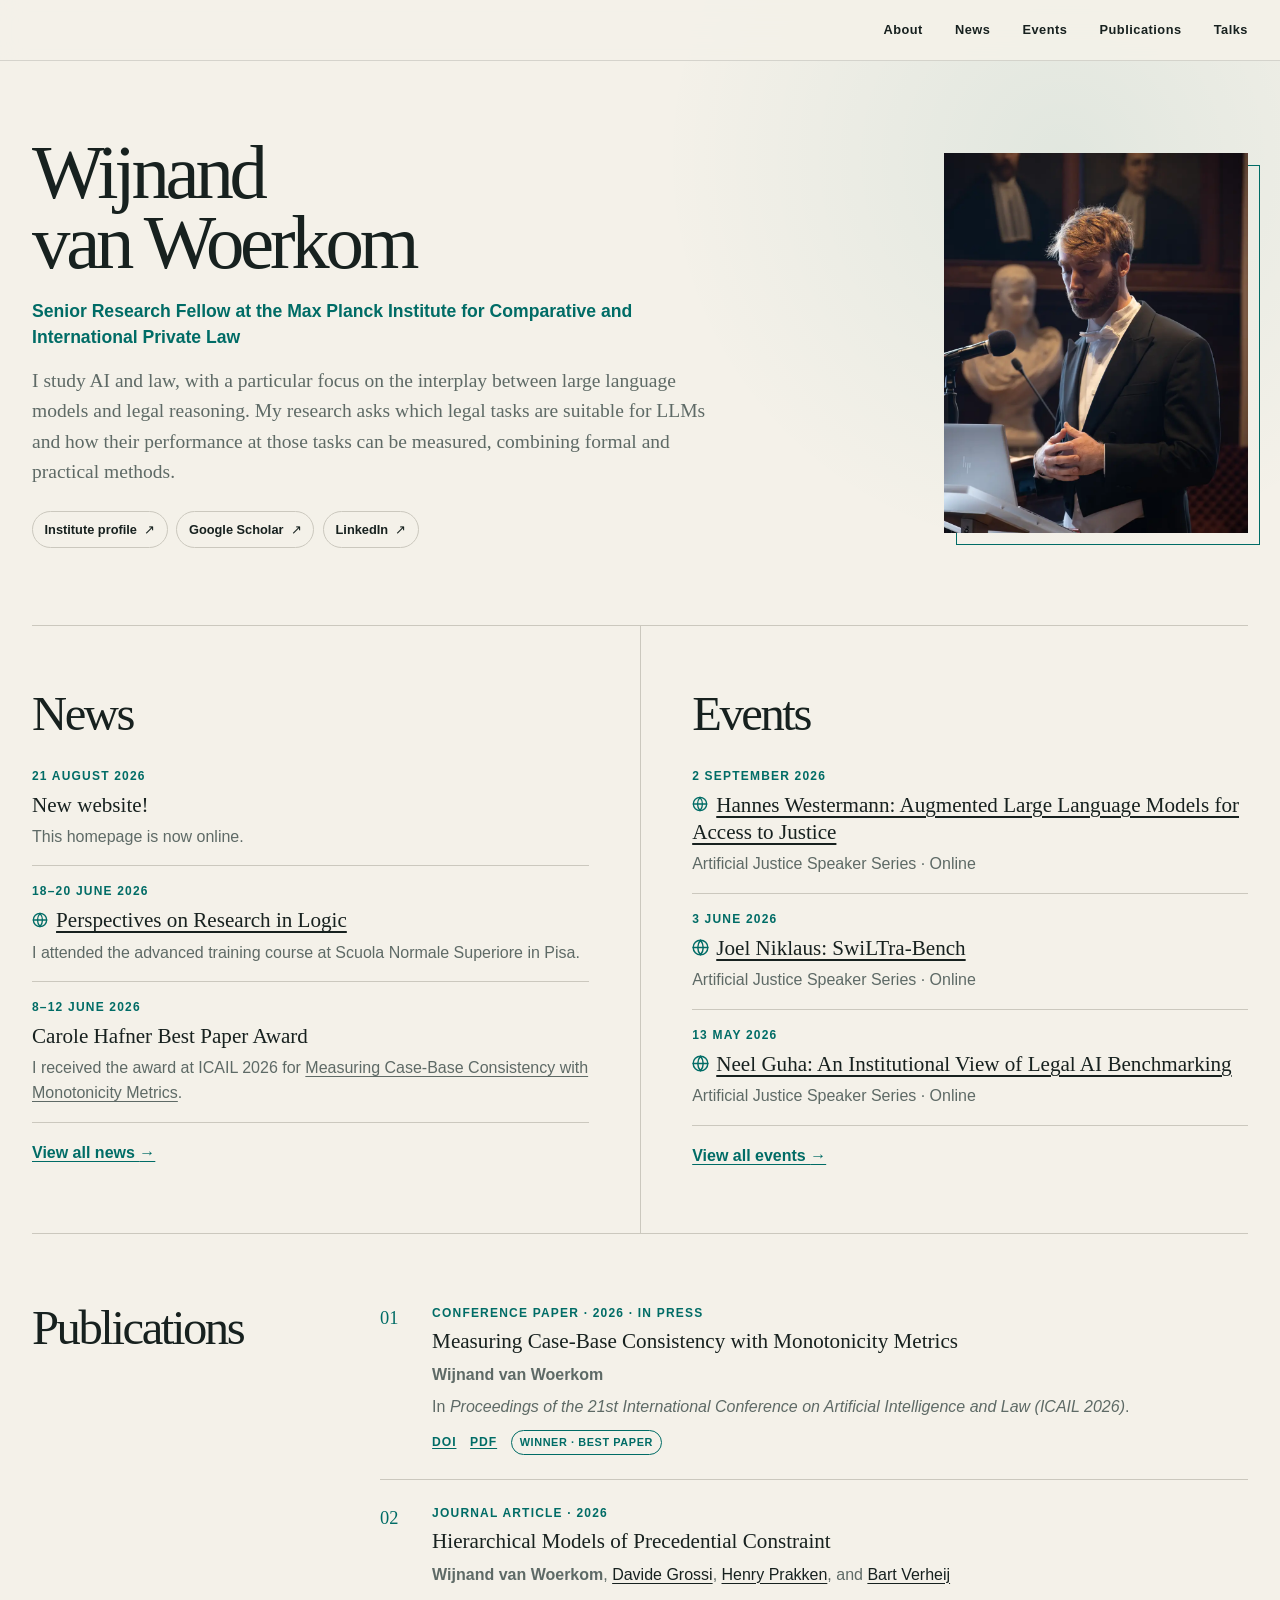
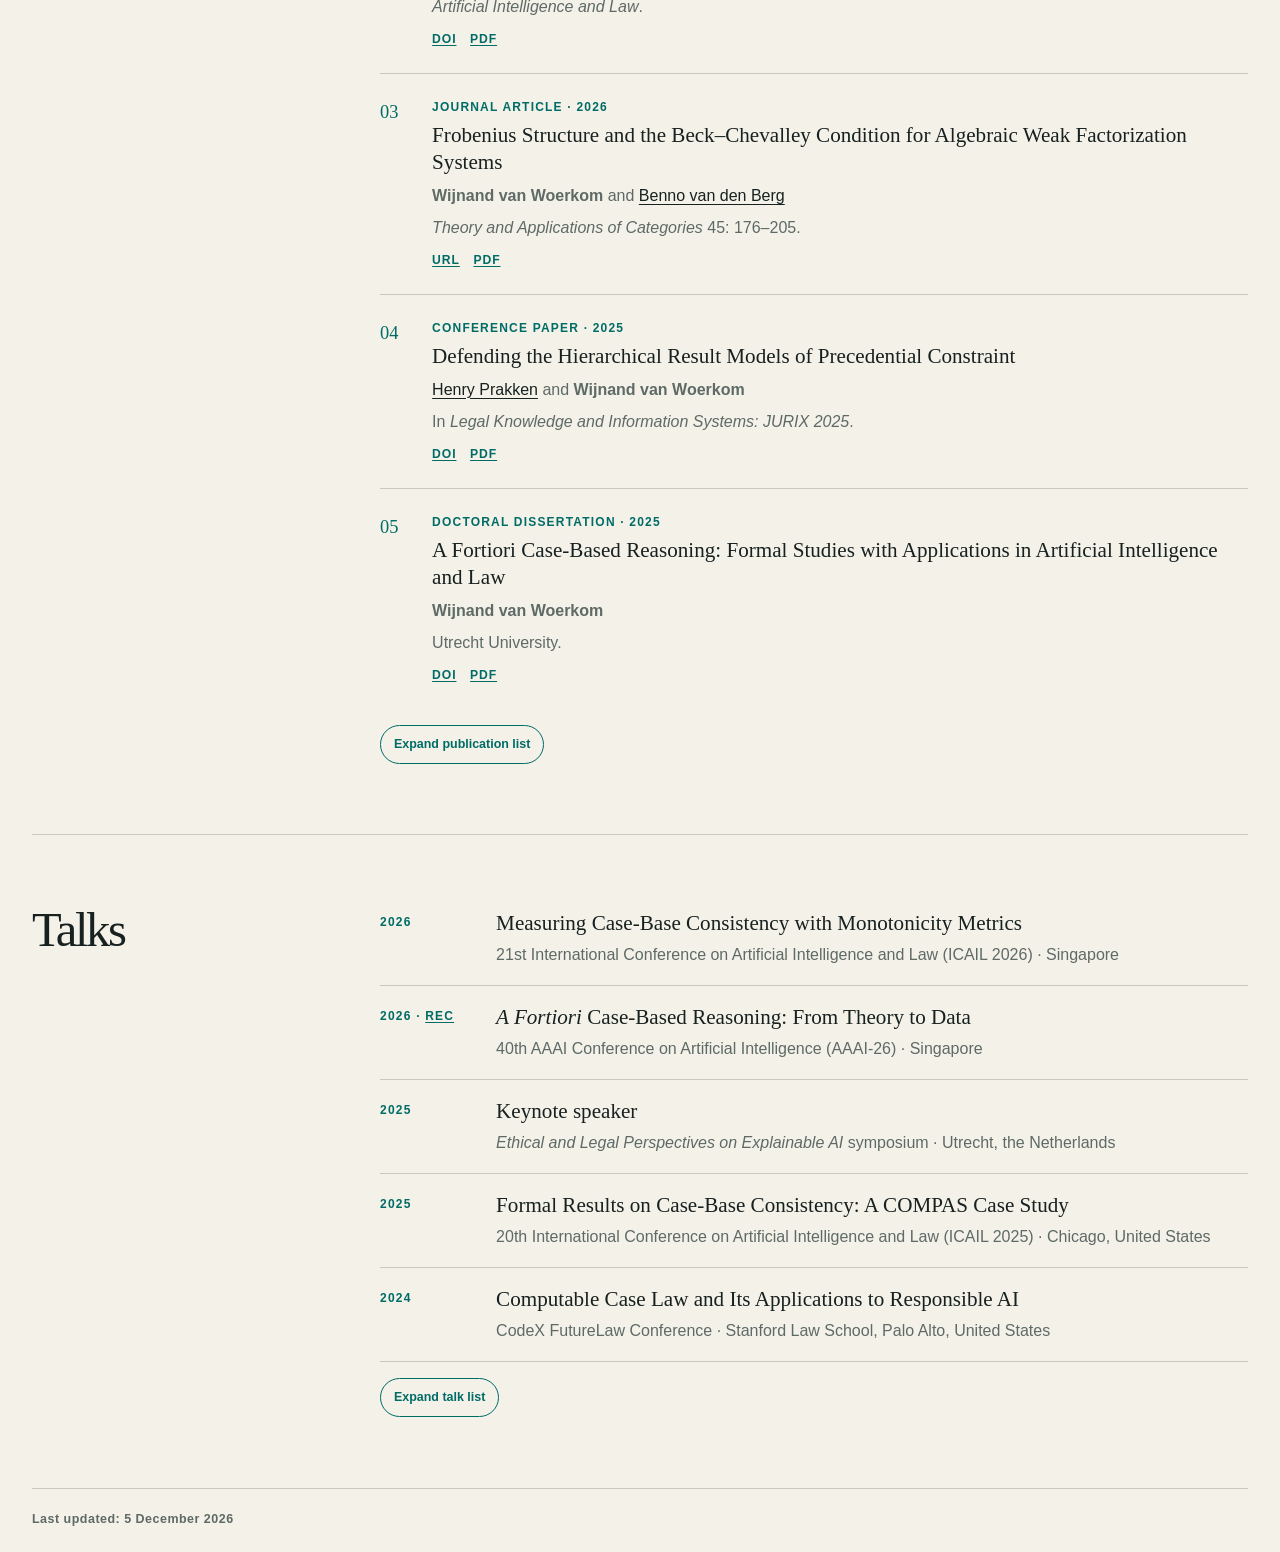
==== commit fcebe5de: "Refresh portraits and adopt licensed favicon" ====
--- a/index.html
+++ b/index.html
@@ -8,10 +8,10 @@
       content="Wijnand van Woerkom is a researcher working on artificial intelligence, law, and legal reasoning."
     >
     <title>Wijnand van Woerkom</title>
-    <link rel="icon" href="assets/icons/favicon.svg?v=11" type="image/svg+xml" sizes="any">
-    <link rel="icon" href="assets/icons/favicon-32.png?v=11" sizes="32x32" type="image/png">
-    <link rel="apple-touch-icon" href="assets/icons/apple-touch-icon.png?v=11">
-    <link rel="stylesheet" href="styles.css?v=7">
+    <link rel="icon" href="assets/icons/favicon.svg?v=13" type="image/svg+xml" sizes="any">
+    <link rel="icon" href="assets/icons/favicon-32.png?v=13" sizes="32x32" type="image/png">
+    <link rel="apple-touch-icon" href="assets/icons/apple-touch-icon.png?v=13">
+    <link rel="stylesheet" href="styles.css?v=8">
     <script src="scripts/site.js?v=7" defer></script>
     <!-- Cloudflare Web Analytics -->
     <script
@@ -119,9 +119,9 @@
           <span class="portrait-accent" aria-hidden="true"></span>
           <img
             class="portrait"
-            src="assets/images/portraits/wijnand-portrait-1.webp"
+            src="assets/images/portraits/wijnand-portrait-1.webp?v=3"
             data-random-portrait
-            data-portraits="assets/images/portraits/wijnand-portrait-1.webp|assets/images/portraits/wijnand-portrait-2.webp"
+            data-portraits="assets/images/portraits/wijnand-portrait-1.webp?v=3|assets/images/portraits/wijnand-portrait-2.webp?v=3|assets/images/portraits/wijnand-portrait-3.webp?v=3|assets/images/portraits/wijnand-portrait-4.webp?v=3"
             alt="Wijnand van Woerkom"
             width="960"
             height="1200"
--- a/styles.css
+++ b/styles.css
@@ -319,7 +319,6 @@
   width: 100%;
   aspect-ratio: 4 / 5;
   object-fit: cover;
-  filter: saturate(0.88) contrast(1.02);
 }
 
 .split-section {
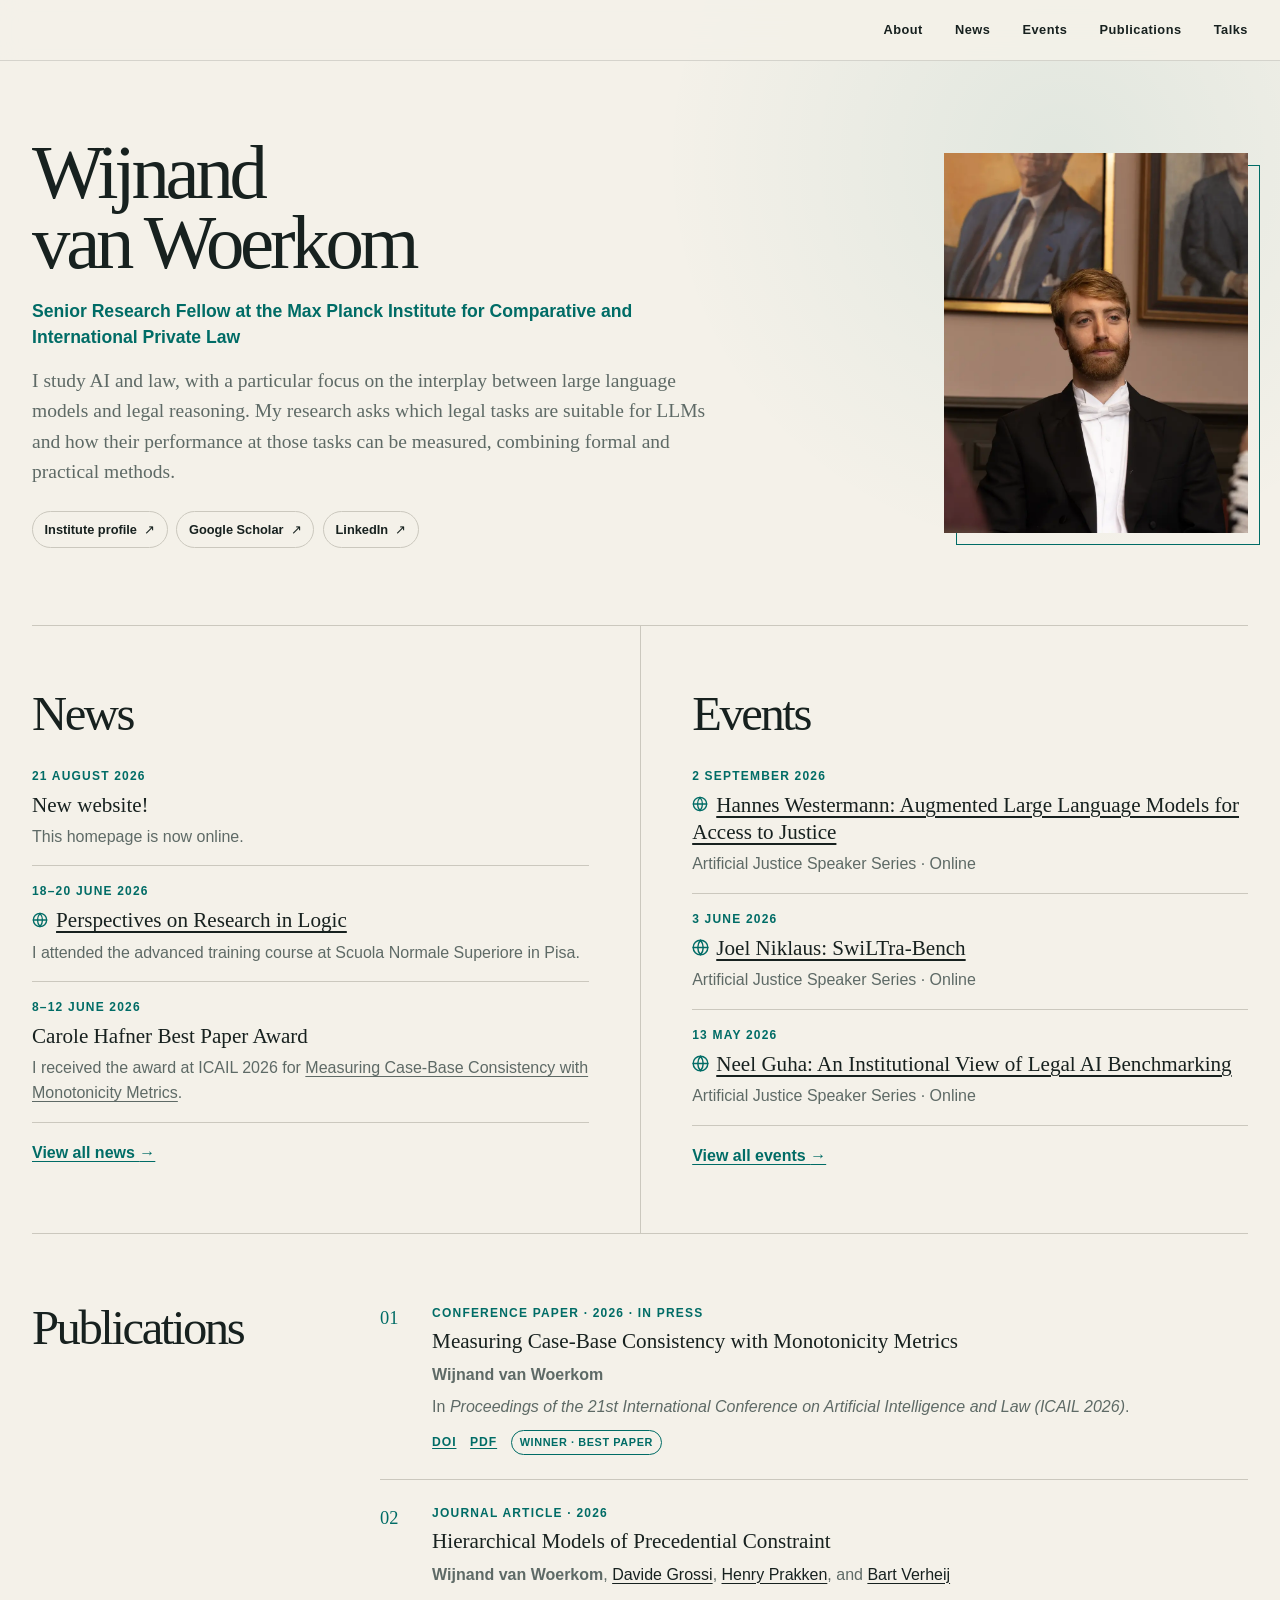
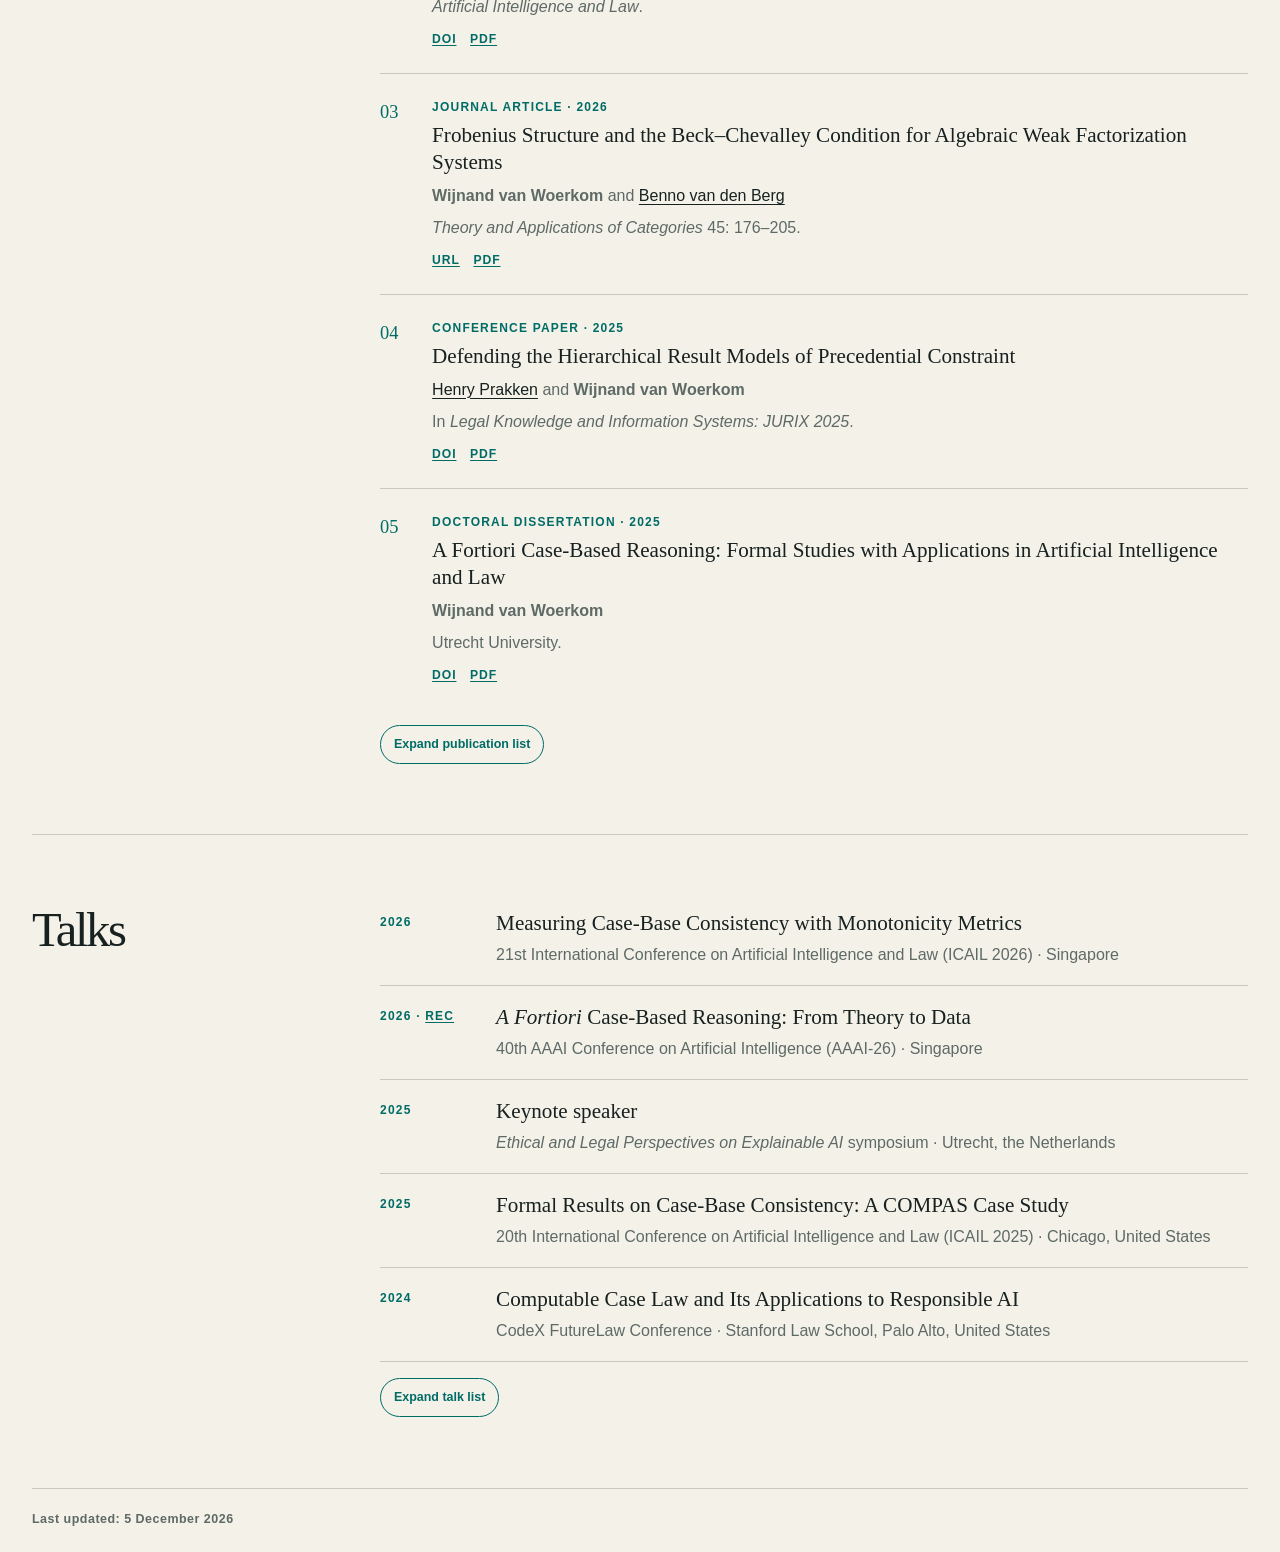
==== commit e3e60a71: "Add favicon fallback for bookmarks" ====
--- a/index.html
+++ b/index.html
@@ -8,6 +8,7 @@
       content="Wijnand van Woerkom is a researcher working on artificial intelligence, law, and legal reasoning."
     >
     <title>Wijnand van Woerkom</title>
+    <link rel="icon" href="favicon.ico?v=1" sizes="16x16 32x32 48x48 64x64">
     <link rel="icon" href="assets/icons/favicon.svg?v=13" type="image/svg+xml" sizes="any">
     <link rel="icon" href="assets/icons/favicon-32.png?v=13" sizes="32x32" type="image/png">
     <link rel="apple-touch-icon" href="assets/icons/apple-touch-icon.png?v=13">
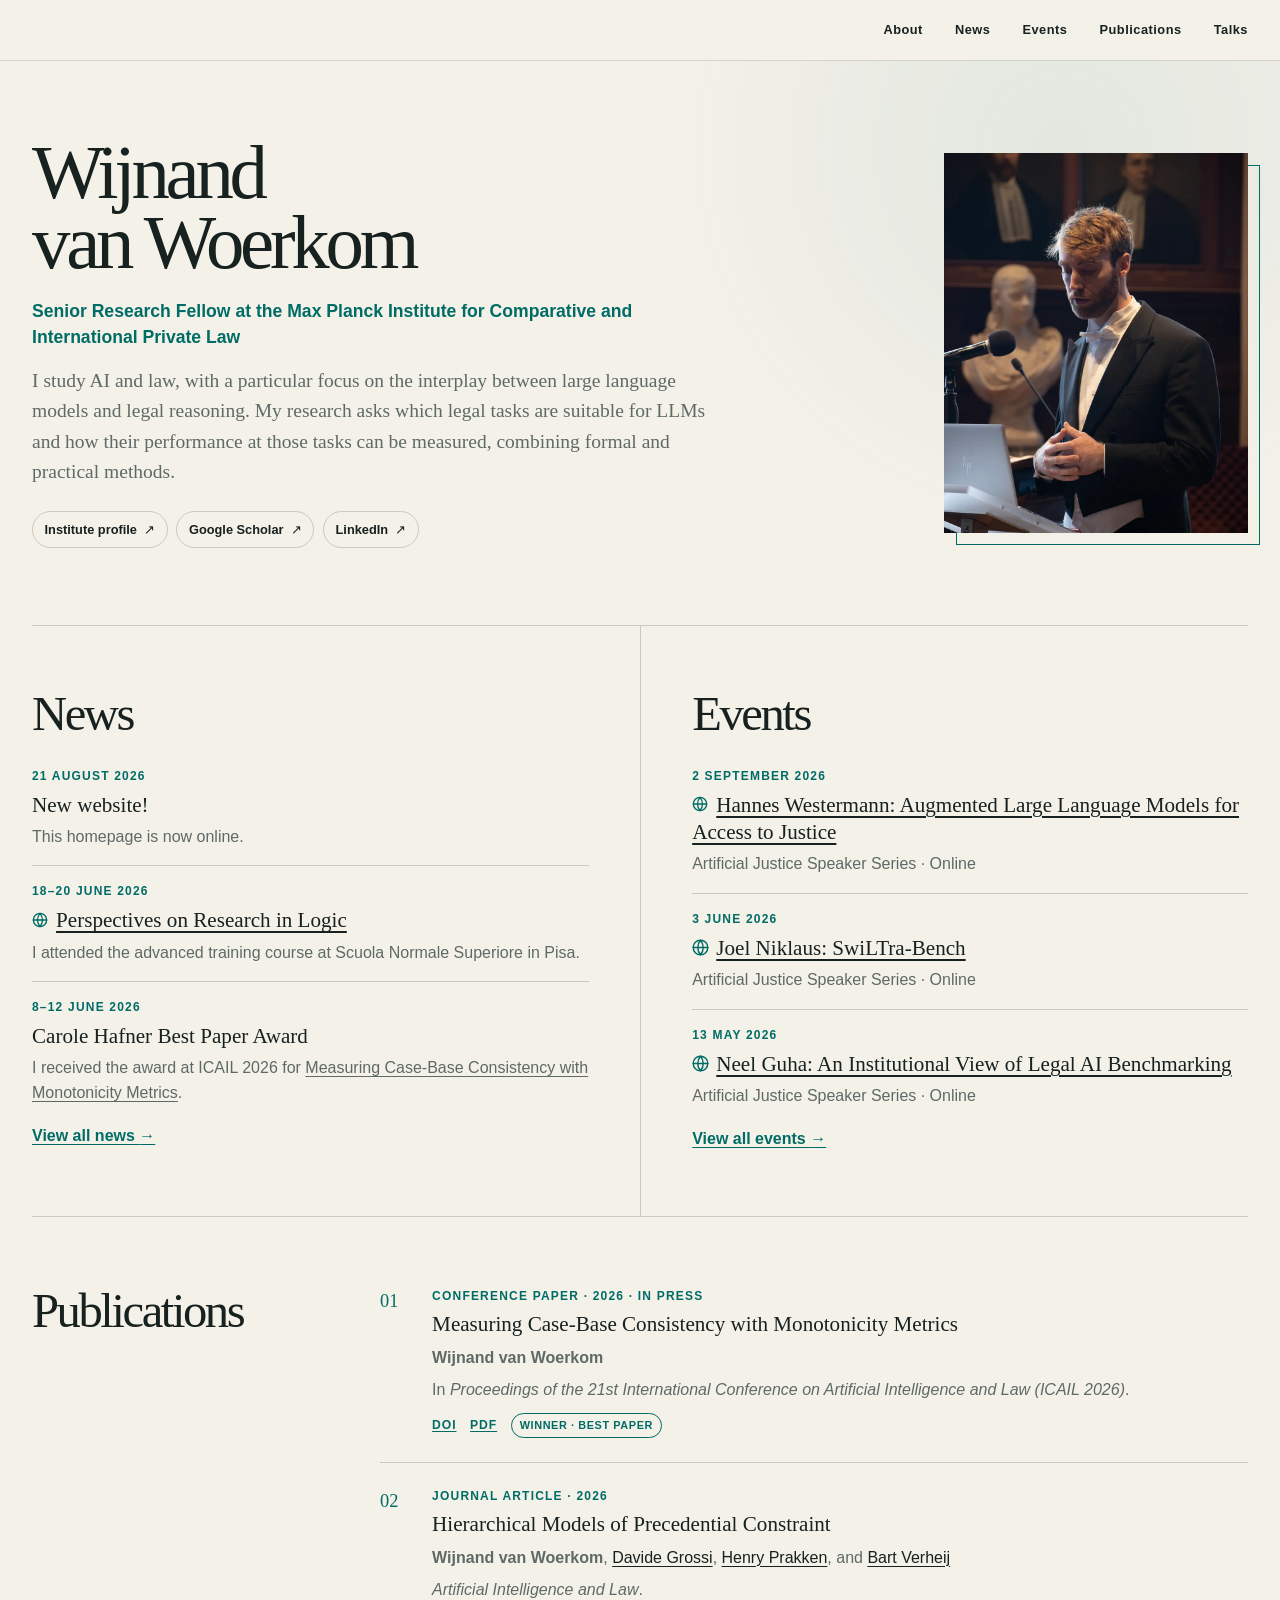
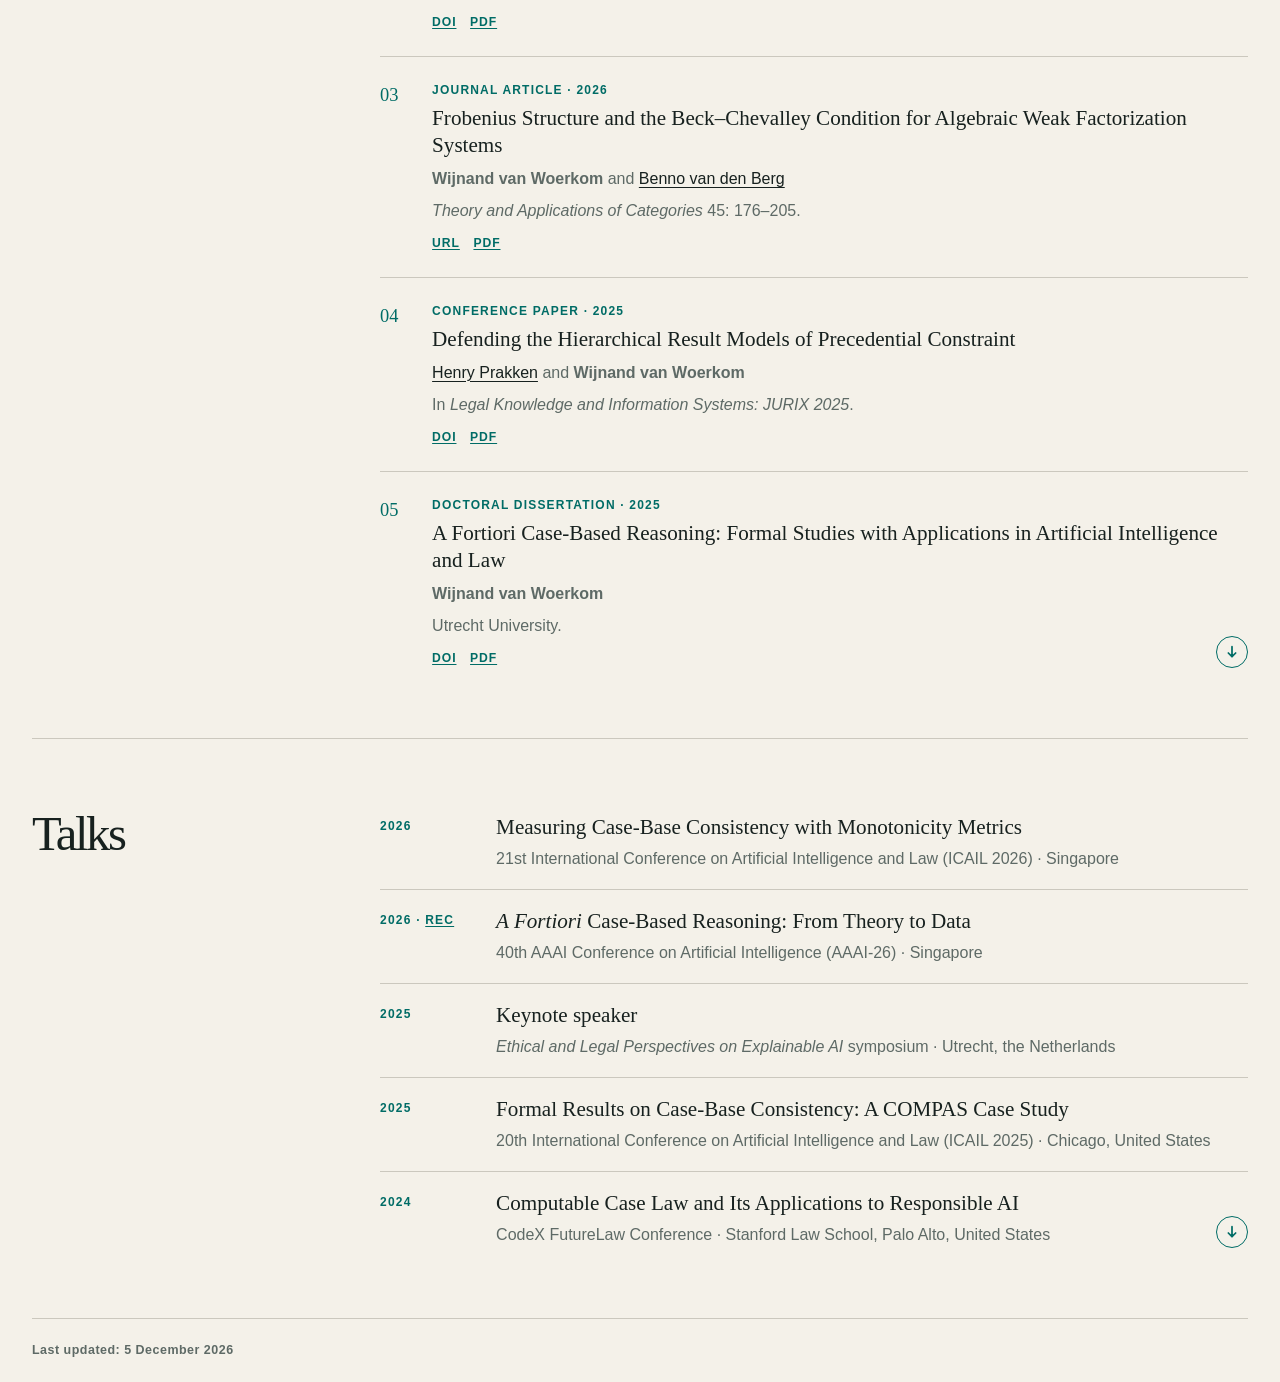
==== commit a56a90af: "Refine list endings and compact toggles" ====
--- a/index.html
+++ b/index.html
@@ -12,8 +12,8 @@
     <link rel="icon" href="assets/icons/favicon.svg?v=13" type="image/svg+xml" sizes="any">
     <link rel="icon" href="assets/icons/favicon-32.png?v=13" sizes="32x32" type="image/png">
     <link rel="apple-touch-icon" href="assets/icons/apple-touch-icon.png?v=13">
-    <link rel="stylesheet" href="styles.css?v=8">
-    <script src="scripts/site.js?v=7" defer></script>
+    <link rel="stylesheet" href="styles.css?v=13">
+    <script src="scripts/site.js?v=12" defer></script>
     <!-- Cloudflare Web Analytics -->
     <script
       type="module"
@@ -402,11 +402,16 @@
           <button
             class="publication-toggle"
             type="button"
+            aria-label="Expand publication list"
             aria-expanded="false"
             aria-controls="publication-list"
             data-publication-toggle
             hidden
-          >Expand publication list</button>
+          >
+            <svg class="toggle-icon" viewBox="0 0 24 24" data-toggle-indicator aria-hidden="true">
+              <path d="M12 4v15M6.5 13.5 12 19l5.5-5.5"></path>
+            </svg>
+          </button>
         </div>
       </section>
 
@@ -511,11 +516,16 @@
           <button
             class="publication-toggle"
             type="button"
+            aria-label="Expand talk list"
             aria-expanded="false"
             aria-controls="talk-list"
             data-talk-toggle
             hidden
-          >Expand talk list</button>
+          >
+            <svg class="toggle-icon" viewBox="0 0 24 24" data-toggle-indicator aria-hidden="true">
+              <path d="M12 4v15M6.5 13.5 12 19l5.5-5.5"></path>
+            </svg>
+          </button>
         </div>
       </section>
     </main>
--- a/styles.css
+++ b/styles.css
@@ -391,6 +391,11 @@
   padding-top: 0;
 }
 
+.preview-list li:last-child {
+  padding-bottom: 0;
+  border-bottom: 0;
+}
+
 .preview-list time,
 .preview-list .entry-date {
   display: block;
@@ -426,6 +431,7 @@
 }
 
 .section-content {
+  position: relative;
   min-width: 0;
 }
 
@@ -460,6 +466,16 @@
 
 .publication-list.is-collapsed > li:nth-child(n + 6) {
   display: none;
+}
+
+.publication-list > li:last-child,
+.publication-list.is-collapsed > li:nth-child(5) {
+  padding-bottom: 0;
+}
+
+.publication-list > li:last-child .entry-links,
+.publication-list.is-collapsed > li:nth-child(5) .entry-links {
+  padding-right: 2.5rem;
 }
 
 .event-list.is-collapsed > li:nth-child(n + 6) {
@@ -513,15 +529,36 @@
 }
 
 .publication-toggle {
-  margin-top: 1rem;
-  padding: 0.55rem 0.8rem;
+  position: absolute;
+  right: 0;
+  bottom: 0;
+  display: grid;
+  width: 2rem;
+  height: 2rem;
+  padding: 0;
   border: 1px solid var(--accent);
-  border-radius: 100vmax;
+  border-radius: 50%;
   background: transparent;
   color: var(--accent);
   cursor: pointer;
-  font-size: 0.78rem;
-  font-weight: 750;
+  font-size: 1.25rem;
+  line-height: 1;
+  place-items: center;
+}
+
+.toggle-icon {
+  width: 1rem;
+  height: 1rem;
+  fill: none;
+  stroke: currentColor;
+  stroke-linecap: round;
+  stroke-linejoin: round;
+  stroke-width: 2.6;
+  transition: transform 160ms ease;
+}
+
+.publication-toggle[aria-expanded="true"] .toggle-icon {
+  transform: rotate(180deg);
 }
 
 .publication-toggle:hover {
@@ -539,6 +576,17 @@
 
 .event-list li:first-child {
   padding-top: 0.25rem;
+}
+
+.event-list > li:last-child,
+.event-list.is-collapsed > li:nth-child(5) {
+  padding-bottom: 0;
+  border-bottom: 0;
+}
+
+.event-list > li:last-child > div > :last-child,
+.event-list.is-collapsed > li:nth-child(5) > div > :last-child {
+  padding-right: 2.5rem;
 }
 
 .event-list p:not(.entry-date) {
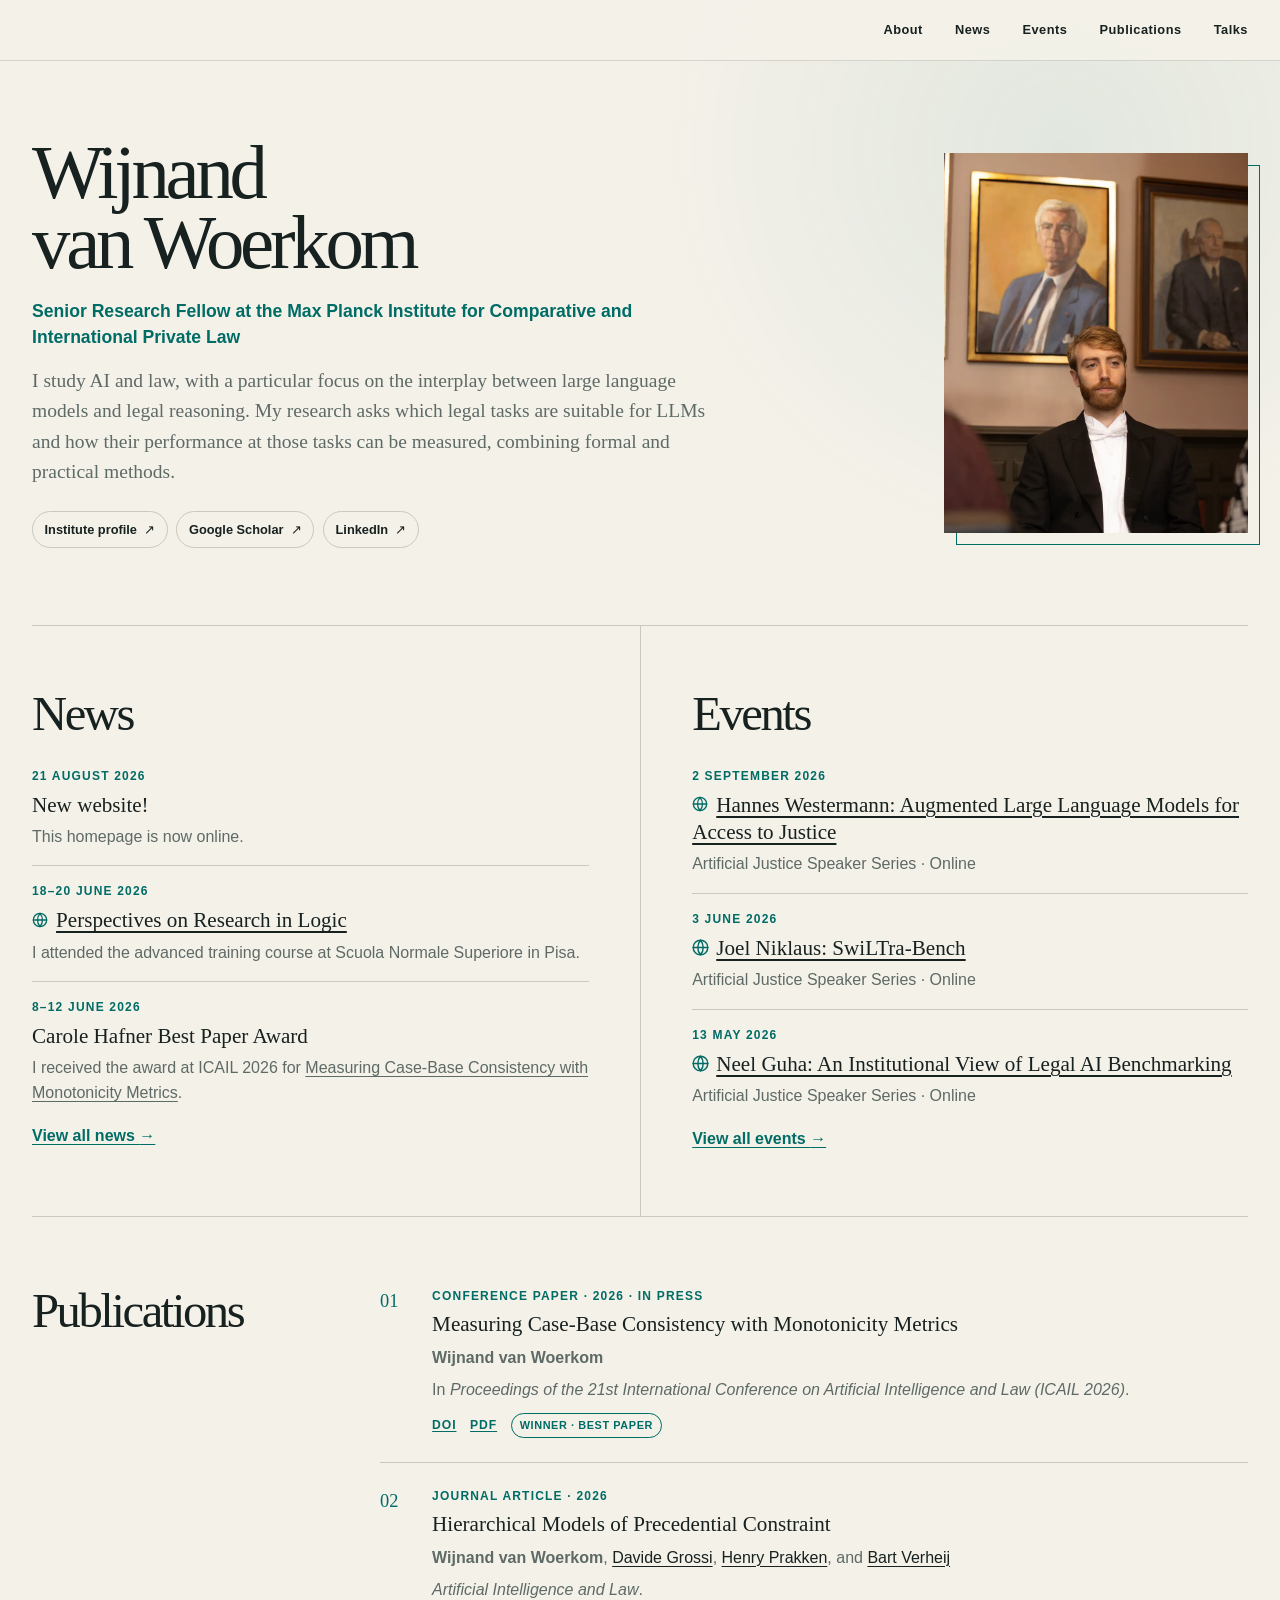
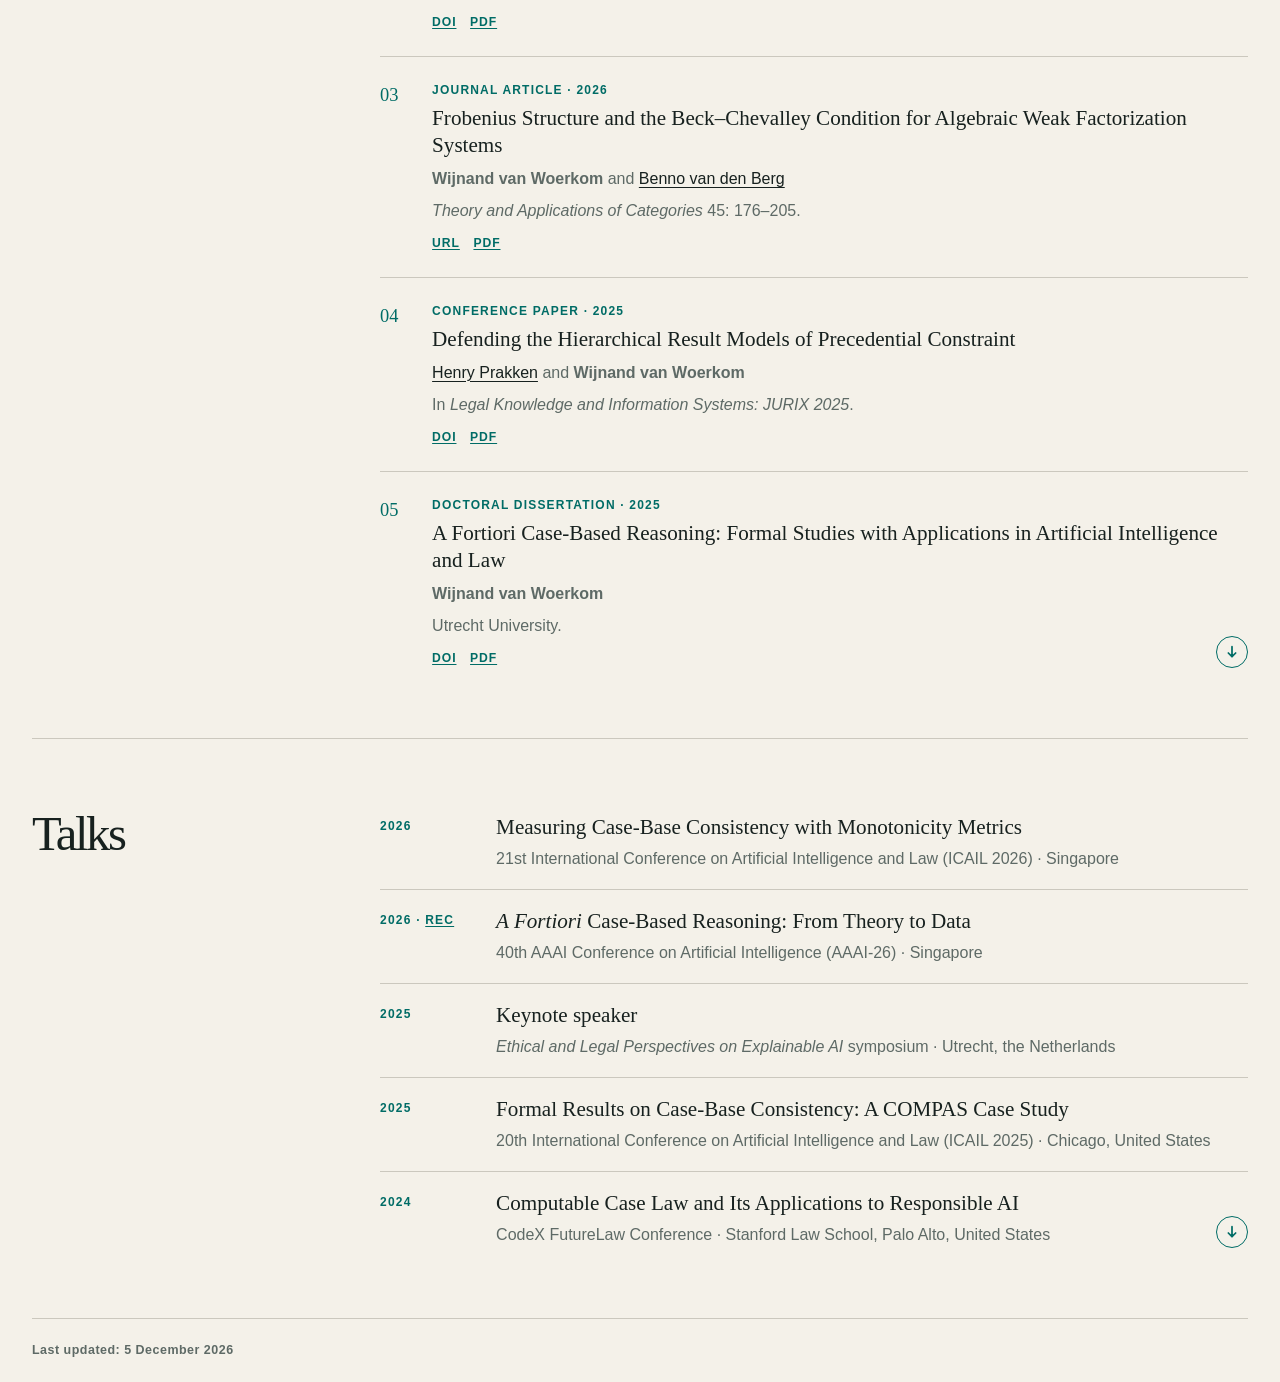
==== commit 3ae54c28: "Update pronunciation notation and author links" ====
--- a/index.html
+++ b/index.html
@@ -50,7 +50,7 @@
                 data-pronunciation-toggle
               >
                 <span class="name-standard" aria-hidden="true">Wijnand</span>
-                <span class="name-ipa" aria-hidden="true">[ˈʋɛi̯.nɑnt]</span>
+                <span class="name-ipa" aria-hidden="true">/ˈʋɛi̯.nɑnt/</span>
               </button>
               <button
                 class="pronunciation-play"
@@ -75,7 +75,7 @@
                 data-pronunciation-toggle
               >
                 <span class="name-standard" aria-hidden="true">van Woerkom</span>
-                <span class="name-ipa" aria-hidden="true">[fɑn ˈʋuːr.kɔm]</span>
+                <span class="name-ipa" aria-hidden="true">/fɑn ˈʋuːr.kɔm/</span>
               </button>
               <button
                 class="pronunciation-play"
@@ -230,7 +230,7 @@
                 <p class="authors">
                   <strong>Wijnand van Woerkom</strong>,
                   <a href="https://davidegrossi.me/">Davide Grossi</a>,
-                  <a href="https://www.uu.nl/staff/HPrakken">Henry Prakken</a>, and
+                  <a href="https://webspace.science.uu.nl/~prakk101/">Henry Prakken</a>, and
                   <a href="https://www.ai.rug.nl/~verheij/">Bart Verheij</a>
                 </p>
                 <p class="citation"><em>Artificial Intelligence and Law</em>.</p>
@@ -260,7 +260,7 @@
                 <p class="entry-type">Conference paper · 2025</p>
                 <h3>Defending the Hierarchical Result Models of Precedential Constraint</h3>
                 <p class="authors">
-                  <a href="https://www.uu.nl/staff/HPrakken">Henry Prakken</a> and <strong>Wijnand van Woerkom</strong>
+                  <a href="https://webspace.science.uu.nl/~prakk101/">Henry Prakken</a> and <strong>Wijnand van Woerkom</strong>
                 </p>
                 <p class="citation">In <em>Legal Knowledge and Information Systems: JURIX 2025</em>.</p>
                 <p class="entry-links">
@@ -301,7 +301,7 @@
                 <p class="authors">
                   <strong>Wijnand van Woerkom</strong>,
                   <a href="https://davidegrossi.me/">Davide Grossi</a>,
-                  <a href="https://www.uu.nl/staff/HPrakken">Henry Prakken</a>, and
+                  <a href="https://webspace.science.uu.nl/~prakk101/">Henry Prakken</a>, and
                   <a href="https://www.ai.rug.nl/~verheij/">Bart Verheij</a>
                 </p>
                 <p class="citation">In <em>Legal Knowledge and Information Systems: JURIX 2024</em>.</p>
@@ -319,7 +319,7 @@
                 <p class="authors">
                   <strong>Wijnand van Woerkom</strong>,
                   <a href="https://davidegrossi.me/">Davide Grossi</a>,
-                  <a href="https://www.uu.nl/staff/HPrakken">Henry Prakken</a>, and
+                  <a href="https://webspace.science.uu.nl/~prakk101/">Henry Prakken</a>, and
                   <a href="https://www.ai.rug.nl/~verheij/">Bart Verheij</a>
                 </p>
                 <p class="citation"><em>Journal of Artificial Intelligence Research</em> 81: 401–441.</p>
@@ -336,7 +336,7 @@
                 <p class="authors">
                   <strong>Wijnand van Woerkom</strong>,
                   <a href="https://davidegrossi.me/">Davide Grossi</a>,
-                  <a href="https://www.uu.nl/staff/HPrakken">Henry Prakken</a>, and
+                  <a href="https://webspace.science.uu.nl/~prakk101/">Henry Prakken</a>, and
                   <a href="https://www.ai.rug.nl/~verheij/">Bart Verheij</a>
                 </p>
                 <p class="citation">In <em>Legal Knowledge and Information Systems: JURIX 2023</em>.</p>
@@ -353,7 +353,7 @@
                 <p class="authors">
                   <strong>Wijnand van Woerkom</strong>,
                   <a href="https://davidegrossi.me/">Davide Grossi</a>,
-                  <a href="https://www.uu.nl/staff/HPrakken">Henry Prakken</a>, and
+                  <a href="https://webspace.science.uu.nl/~prakk101/">Henry Prakken</a>, and
                   <a href="https://www.ai.rug.nl/~verheij/">Bart Verheij</a>
                 </p>
                 <p class="citation">In <em>Proceedings of the 19th International Conference on Artificial Intelligence and Law (ICAIL 2023)</em>.</p>
@@ -370,7 +370,7 @@
                 <p class="authors">
                   <strong>Wijnand van Woerkom</strong>,
                   <a href="https://davidegrossi.me/">Davide Grossi</a>,
-                  <a href="https://www.uu.nl/staff/HPrakken">Henry Prakken</a>, and
+                  <a href="https://webspace.science.uu.nl/~prakk101/">Henry Prakken</a>, and
                   <a href="https://www.ai.rug.nl/~verheij/">Bart Verheij</a>
                 </p>
                 <p class="citation">In <em>Proceedings of the 1st International Workshop on Argumentation for eXplainable AI (ArgXAI 2022)</em>.</p>
@@ -387,7 +387,7 @@
                 <p class="authors">
                   <strong>Wijnand van Woerkom</strong>,
                   <a href="https://davidegrossi.me/">Davide Grossi</a>,
-                  <a href="https://www.uu.nl/staff/HPrakken">Henry Prakken</a>, and
+                  <a href="https://webspace.science.uu.nl/~prakk101/">Henry Prakken</a>, and
                   <a href="https://www.ai.rug.nl/~verheij/">Bart Verheij</a>
                 </p>
                 <p class="citation">In <em>HHAI 2022: Augmenting Human Intellect</em>.</p>
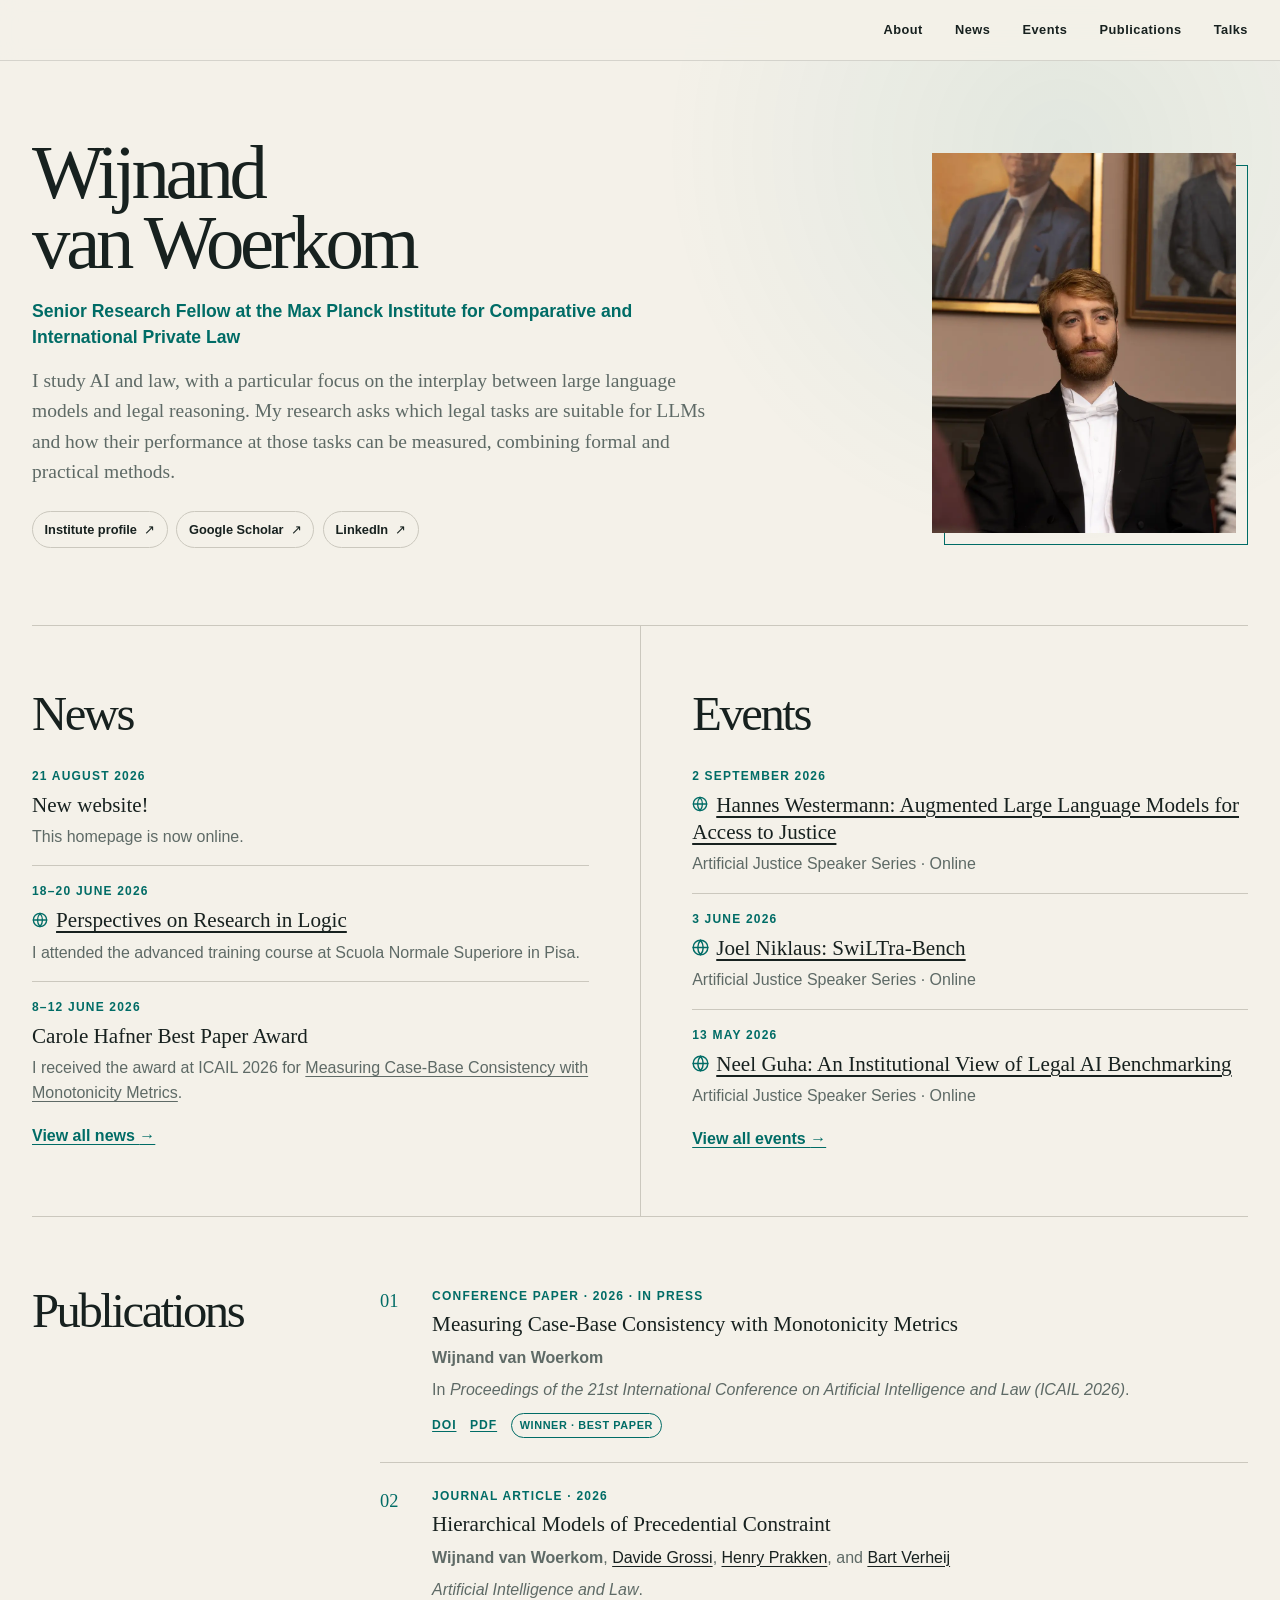
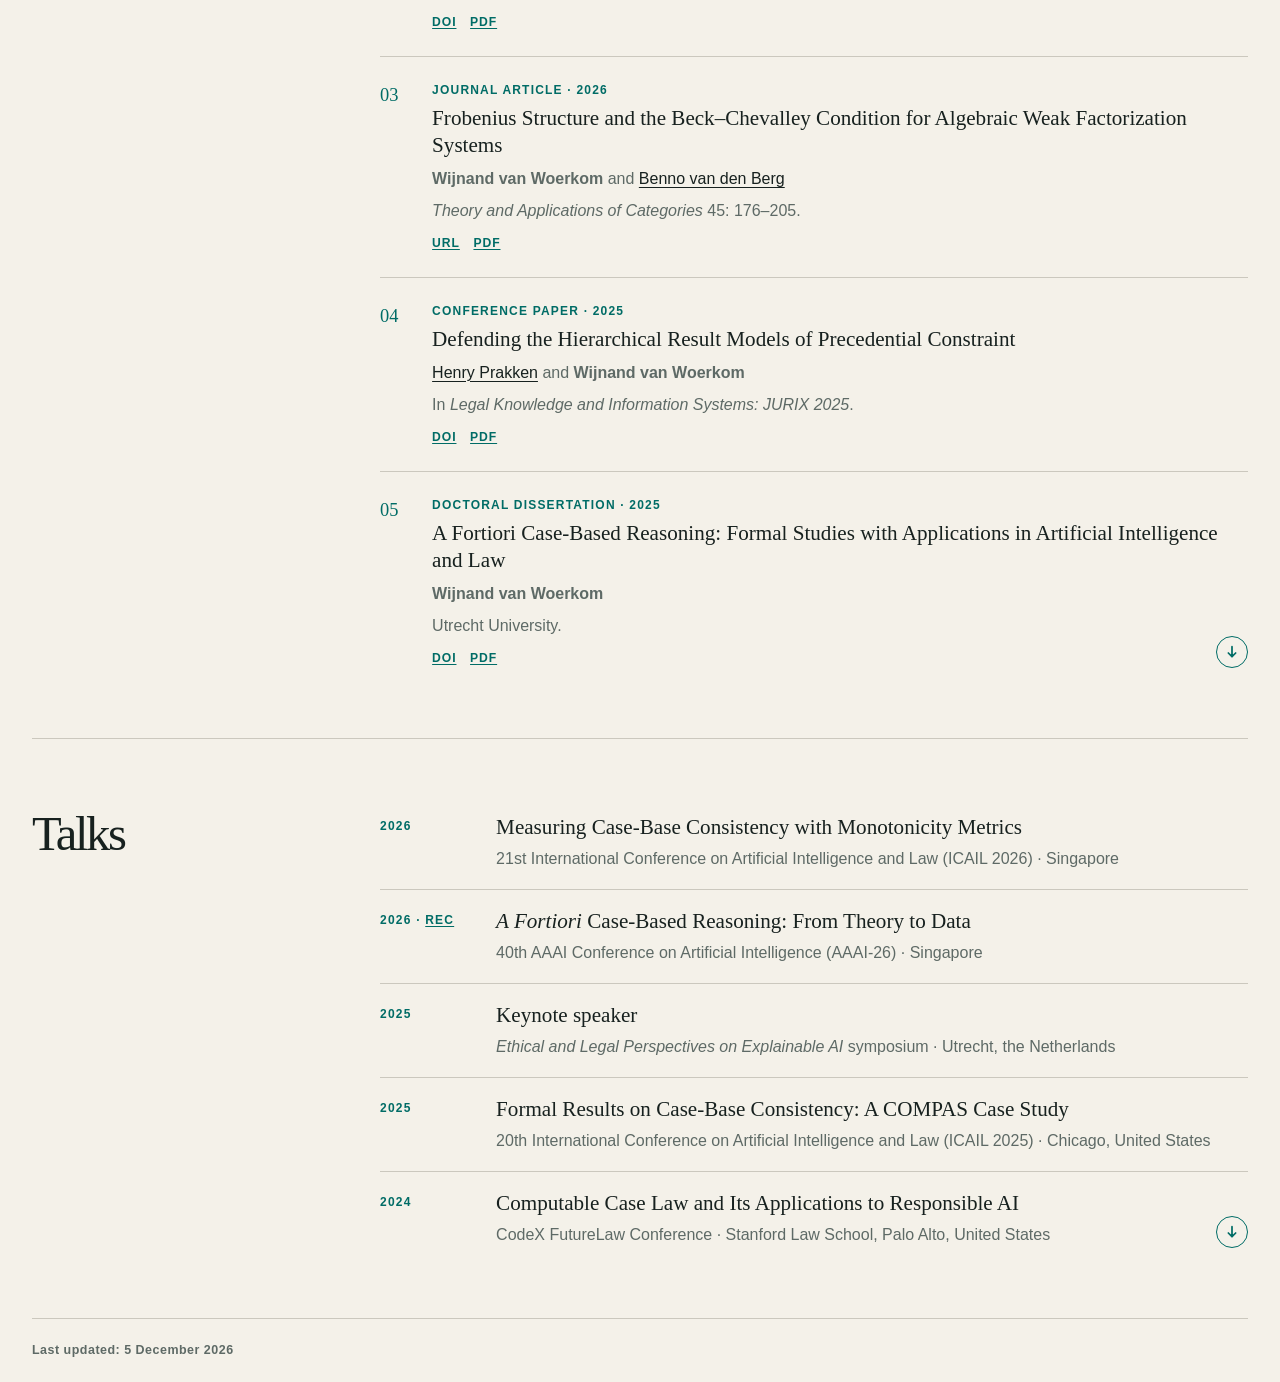
==== commit 51dca3ba: "Add hover pronunciation playback and align portrait frame" ====
--- a/index.html
+++ b/index.html
@@ -12,8 +12,8 @@
     <link rel="icon" href="assets/icons/favicon.svg?v=13" type="image/svg+xml" sizes="any">
     <link rel="icon" href="assets/icons/favicon-32.png?v=13" sizes="32x32" type="image/png">
     <link rel="apple-touch-icon" href="assets/icons/apple-touch-icon.png?v=13">
-    <link rel="stylesheet" href="styles.css?v=13">
-    <script src="scripts/site.js?v=12" defer></script>
+    <link rel="stylesheet" href="styles.css?v=14">
+    <script src="scripts/site.js?v=13" defer></script>
     <!-- Cloudflare Web Analytics -->
     <script
       type="module"
--- a/styles.css
+++ b/styles.css
@@ -304,7 +304,7 @@
   position: relative;
   width: 100%;
   max-width: 19rem;
-  margin: 0;
+  margin: 0 0.75rem 0 0;
   justify-self: end;
 }
 
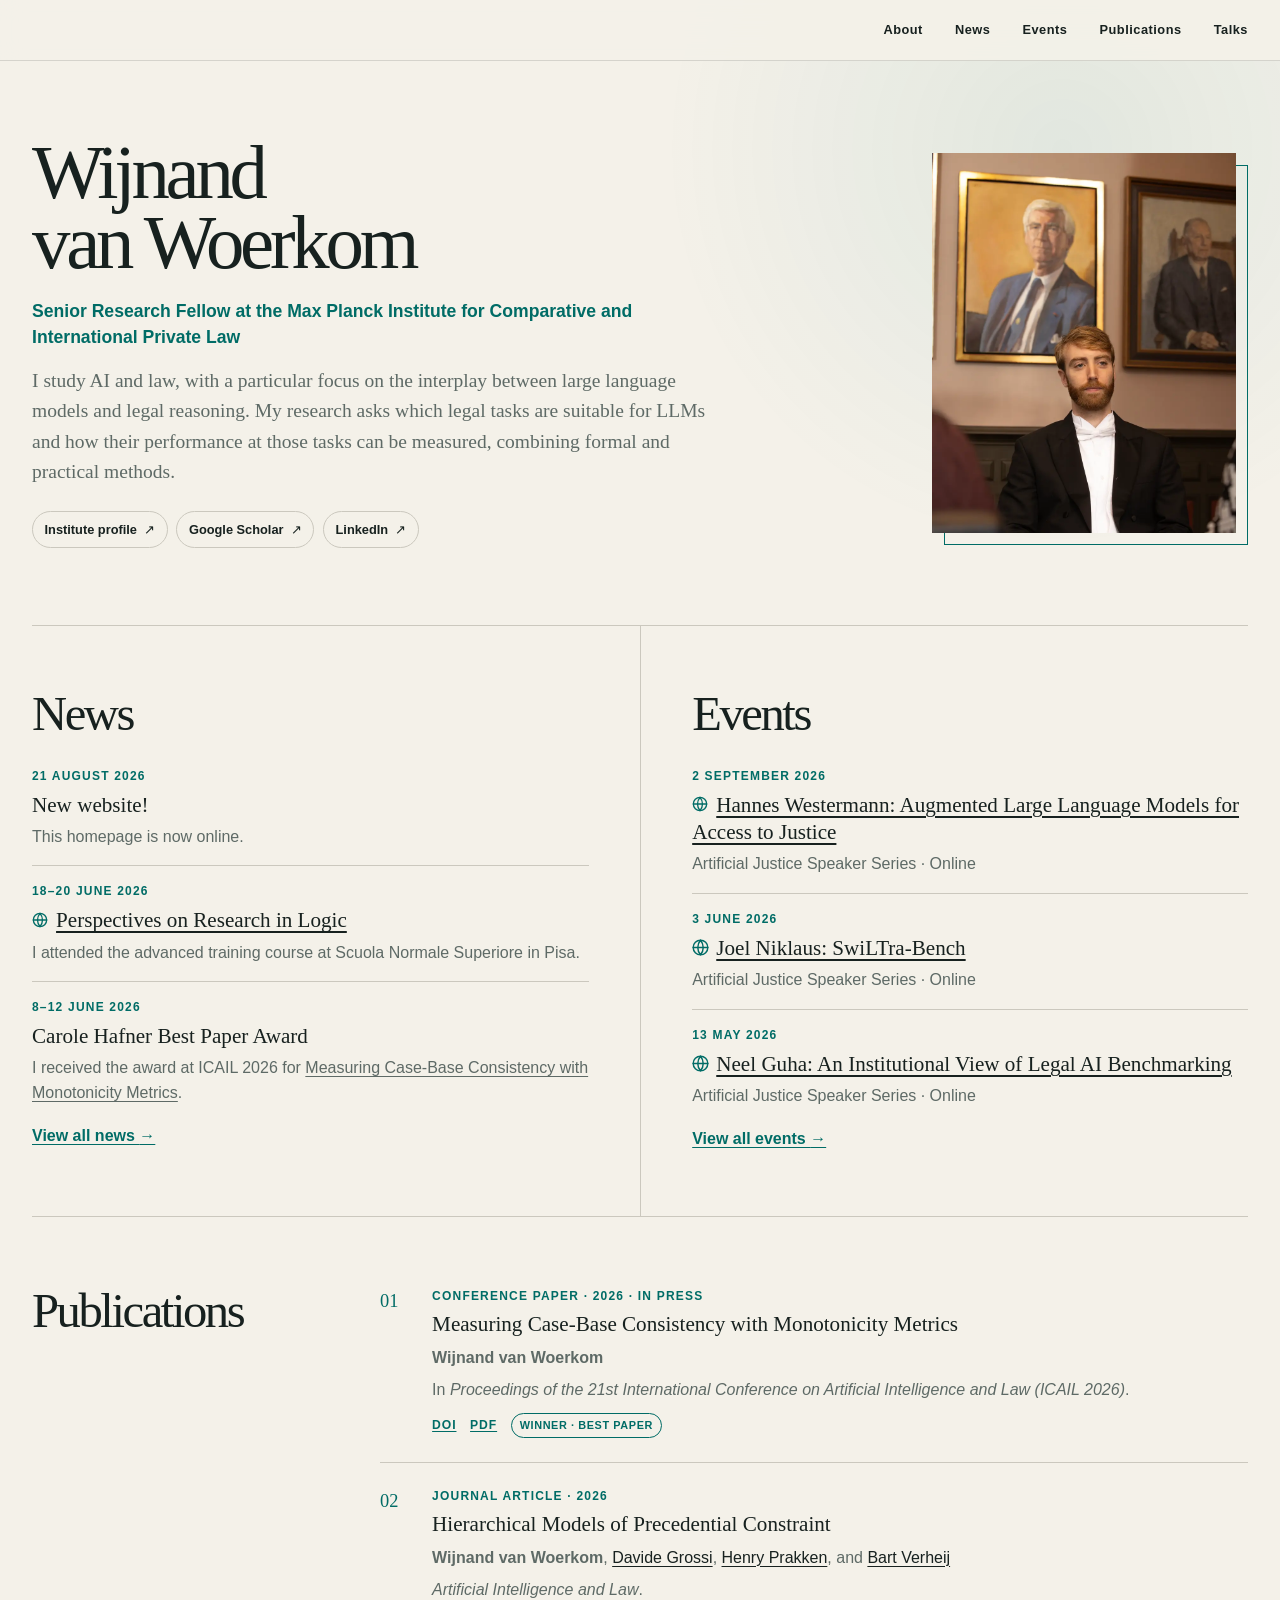
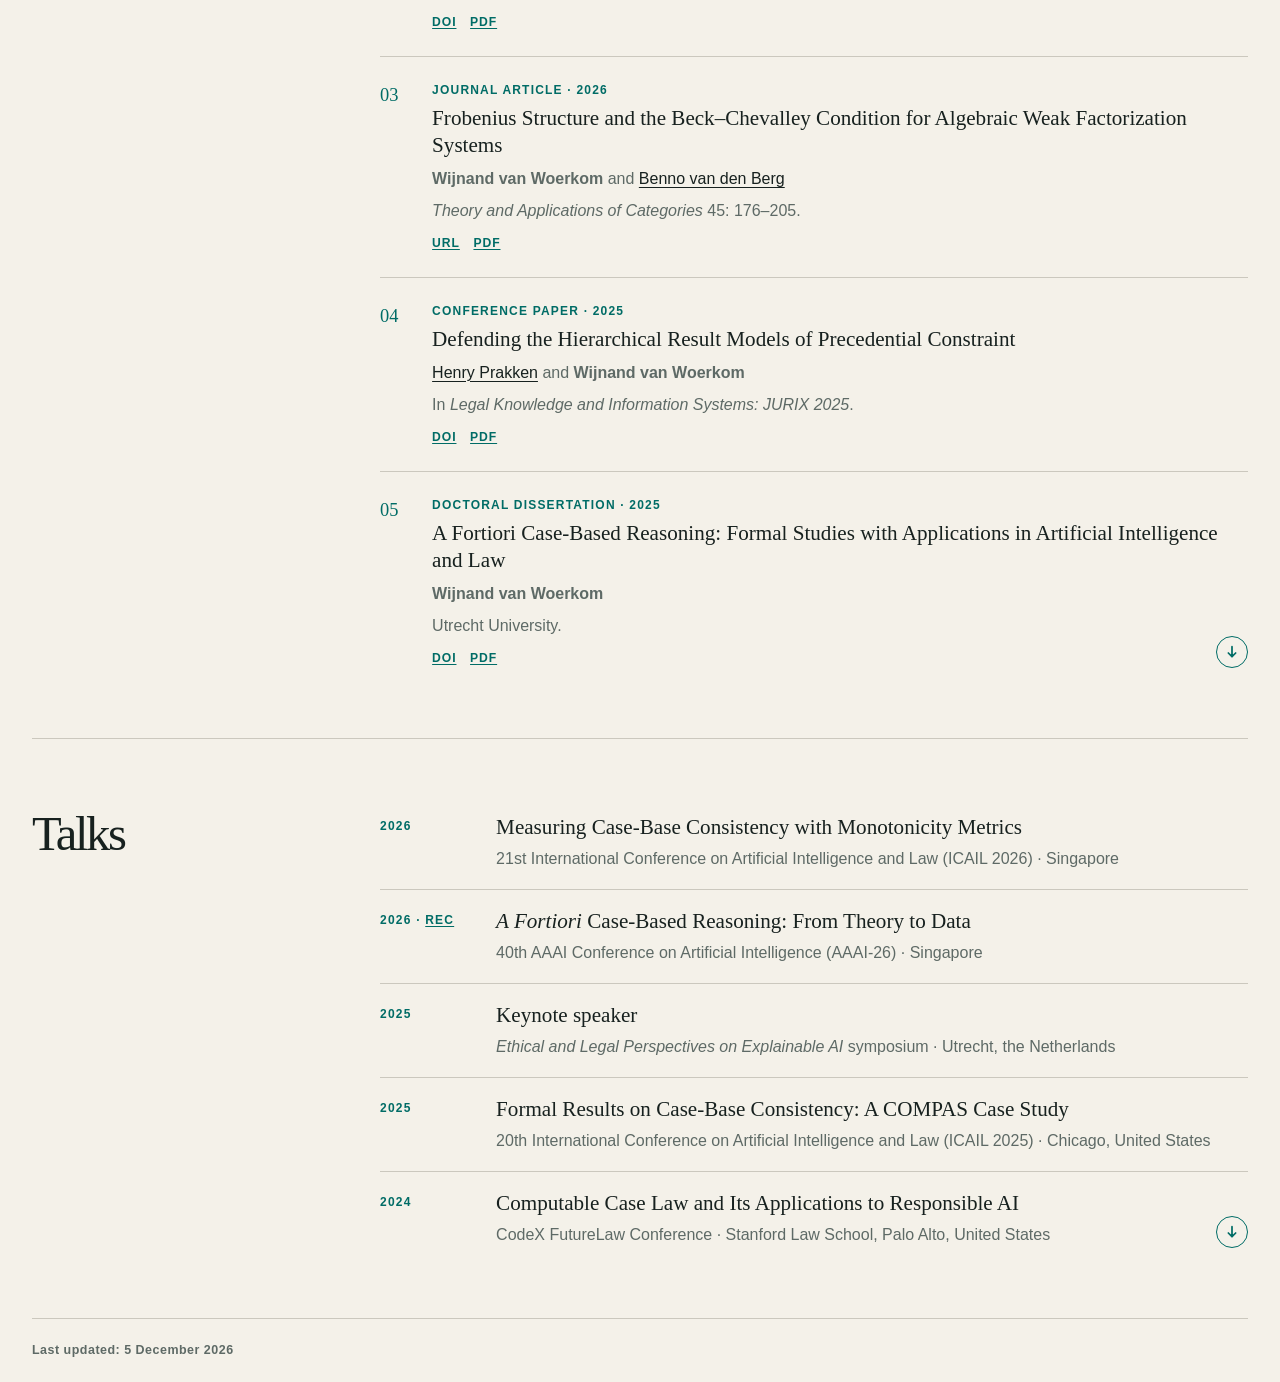
==== commit 43ab8d7d: "Let pronunciation playback finish after hover ends" ====
--- a/index.html
+++ b/index.html
@@ -13,7 +13,7 @@
     <link rel="icon" href="assets/icons/favicon-32.png?v=13" sizes="32x32" type="image/png">
     <link rel="apple-touch-icon" href="assets/icons/apple-touch-icon.png?v=13">
     <link rel="stylesheet" href="styles.css?v=14">
-    <script src="scripts/site.js?v=13" defer></script>
+    <script src="scripts/site.js?v=14" defer></script>
     <!-- Cloudflare Web Analytics -->
     <script
       type="module"
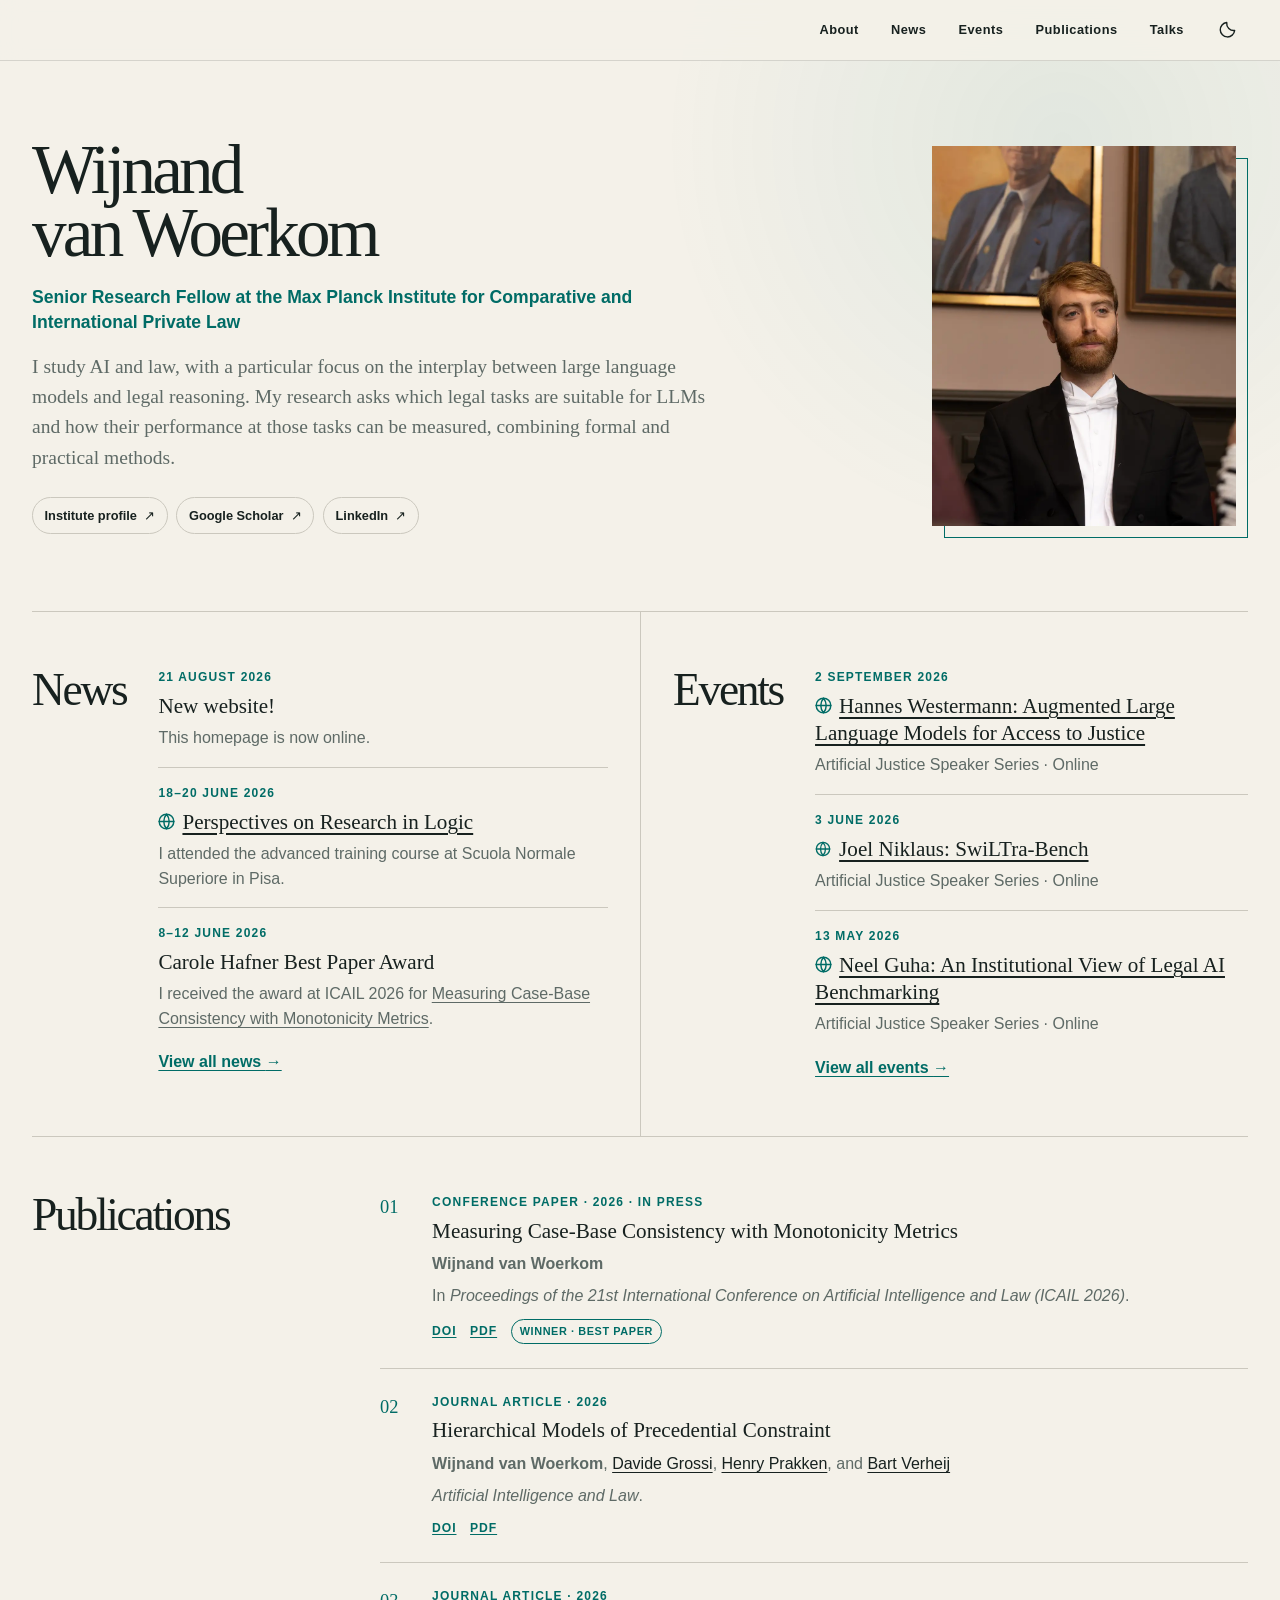
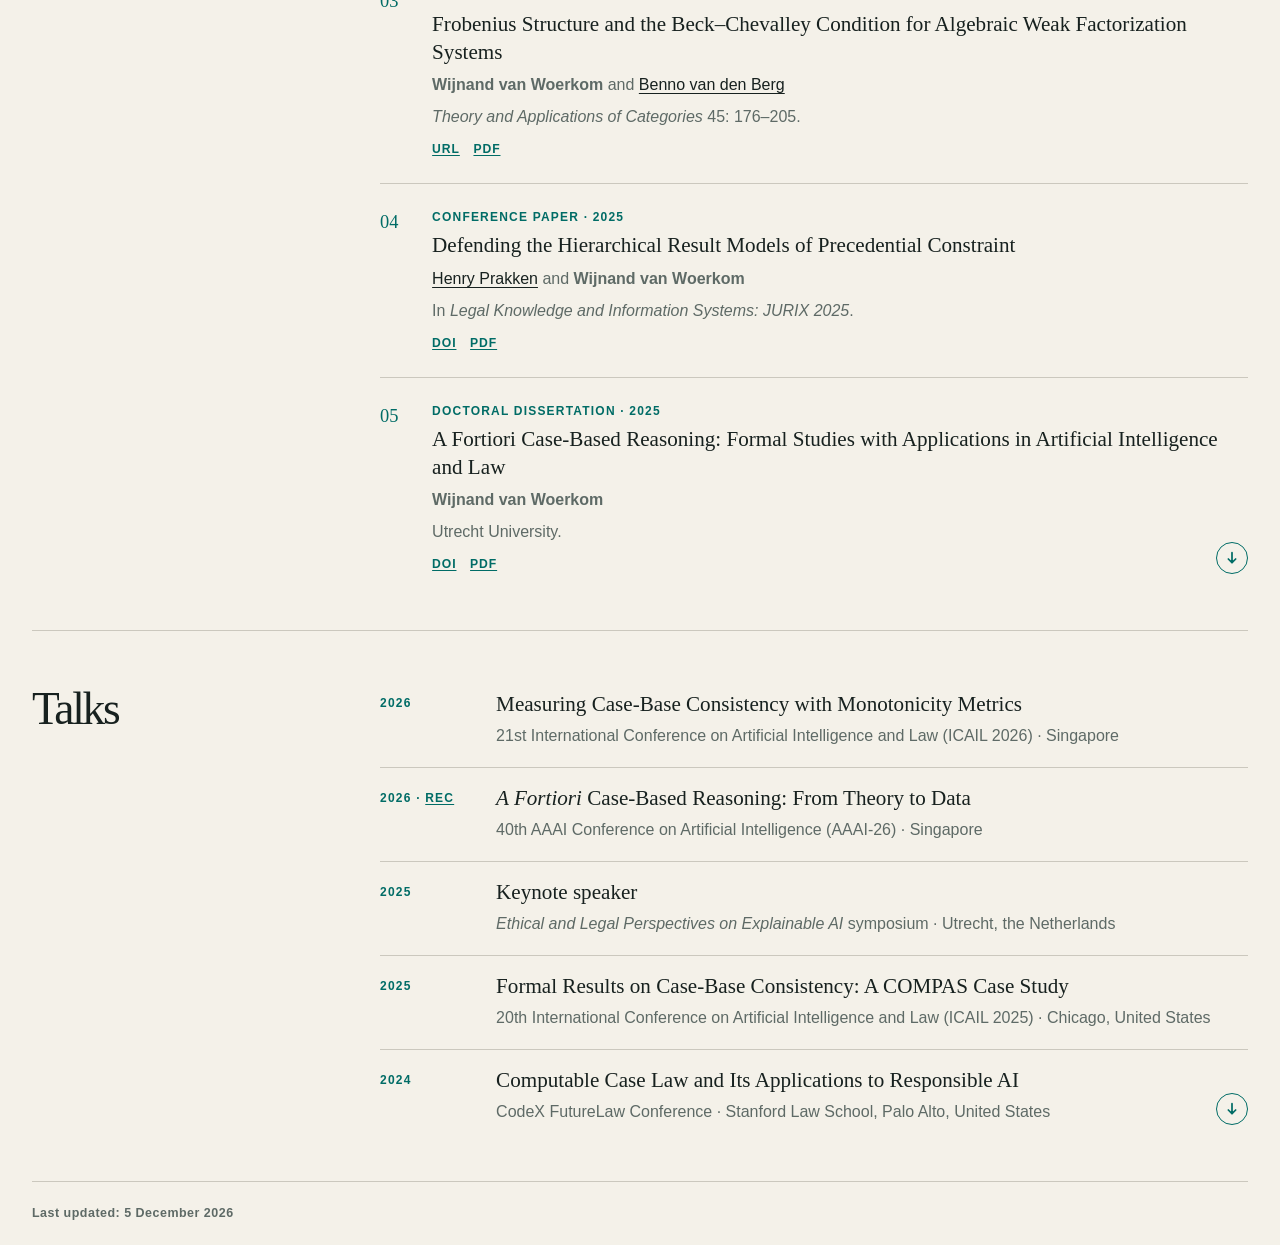
==== commit 7ccf0f18: "Add dark mode and refine homepage layout" ====
--- a/index.html
+++ b/index.html
@@ -3,6 +3,7 @@
   <head>
     <meta charset="utf-8">
     <meta name="viewport" content="width=device-width, initial-scale=1">
+    <meta name="theme-color" content="#f4f1e9">
     <meta
       name="description"
       content="Wijnand van Woerkom is a researcher working on artificial intelligence, law, and legal reasoning."
@@ -12,7 +13,8 @@
     <link rel="icon" href="assets/icons/favicon.svg?v=13" type="image/svg+xml" sizes="any">
     <link rel="icon" href="assets/icons/favicon-32.png?v=13" sizes="32x32" type="image/png">
     <link rel="apple-touch-icon" href="assets/icons/apple-touch-icon.png?v=13">
-    <link rel="stylesheet" href="styles.css?v=14">
+    <script src="scripts/theme.js?v=1"></script>
+    <link rel="stylesheet" href="styles.css?v=20">
     <script src="scripts/site.js?v=14" defer></script>
     <!-- Cloudflare Web Analytics -->
     <script
@@ -34,6 +36,15 @@
           <a href="#publications">Publications</a>
           <a href="#talks">Talks</a>
         </nav>
+        <button class="theme-toggle" type="button" data-theme-toggle aria-label="Switch to dark mode" title="Switch to dark mode" hidden>
+          <svg class="theme-icon-moon" viewBox="0 0 24 24" aria-hidden="true" focusable="false">
+            <path d="M20.8 13.1A9 9 0 0 1 10.9 3.2a9 9 0 1 0 9.9 9.9Z"></path>
+          </svg>
+          <svg class="theme-icon-sun" viewBox="0 0 24 24" aria-hidden="true" focusable="false">
+            <circle cx="12" cy="12" r="4"></circle>
+            <path d="M12 2v2M12 20v2M2 12h2M20 12h2M4.93 4.93l1.42 1.42M17.65 17.65l1.42 1.42M4.93 19.07l1.42-1.42M17.65 6.35l1.42-1.42"></path>
+          </svg>
+        </button>
       </div>
     </header>
 
@@ -133,74 +144,78 @@
 
       <section class="split-section" aria-label="Latest news and events">
         <article class="split-panel" id="news" aria-labelledby="news-heading">
-          <header class="panel-heading">
+          <header class="section-heading">
             <h2 id="news-heading">News</h2>
           </header>
-          <ul class="preview-list">
-            <!-- Keep these first three entries in sync with news.html. -->
-            <li>
-              <time datetime="2026-08-21">21 August 2026</time>
-              <div>
-                <h3>New website!</h3>
-                <p>This homepage is now online.</p>
-              </div>
-            </li>
-            <li>
-              <time datetime="2026-06-18">18–20 June 2026</time>
-              <div>
-                <h3><a href="https://www.sns.it/it/evento/perspectives-research-logic">Perspectives on Research in Logic</a></h3>
-                <p>I attended the advanced training course at Scuola Normale Superiore in Pisa.</p>
-              </div>
-            </li>
-            <li>
-              <time datetime="2026-06-08">8–12 June 2026</time>
-              <div>
-                <h3>Carole Hafner Best Paper Award</h3>
-                <p>
-                  I received the award at ICAIL 2026 for
-                  <a href="assets/documents/publications/woerkom2026measuringcasebase.pdf">Measuring Case-Base Consistency with Monotonicity Metrics</a>.
-                </p>
-              </div>
-            </li>
-          </ul>
-          <a class="text-link" href="news.html">View all news <span aria-hidden="true">→</span></a>
+          <div class="section-content">
+            <ul class="preview-list">
+              <!-- Keep these first three entries in sync with news.html. -->
+              <li>
+                <time datetime="2026-08-21">21 August 2026</time>
+                <div>
+                  <h3>New website!</h3>
+                  <p>This homepage is now online.</p>
+                </div>
+              </li>
+              <li>
+                <time datetime="2026-06-18">18–20 June 2026</time>
+                <div>
+                  <h3><a href="https://www.sns.it/it/evento/perspectives-research-logic">Perspectives on Research in Logic</a></h3>
+                  <p>I attended the advanced training course at Scuola Normale Superiore in Pisa.</p>
+                </div>
+              </li>
+              <li>
+                <time datetime="2026-06-08">8–12 June 2026</time>
+                <div>
+                  <h3>Carole Hafner Best Paper Award</h3>
+                  <p>
+                    I received the award at ICAIL 2026 for
+                    <a href="assets/documents/publications/woerkom2026measuringcasebase.pdf">Measuring Case-Base Consistency with Monotonicity Metrics</a>.
+                  </p>
+                </div>
+              </li>
+            </ul>
+            <a class="text-link" href="news.html">View all news <span aria-hidden="true">→</span></a>
+          </div>
         </article>
 
         <article class="split-panel" id="events" aria-labelledby="events-heading">
-          <header class="panel-heading">
+          <header class="section-heading">
             <h2 id="events-heading">Events</h2>
           </header>
-          <ul class="preview-list">
-            <!-- Keep these first three entries in sync with events.html. -->
-            <li>
-              <time datetime="2026-09-02">2 September 2026</time>
-              <div>
-                <h3>
-                  <a href="https://www.mpipriv.de/events/46498/1929073">Hannes Westermann: Augmented Large Language Models for Access to Justice</a>
-                </h3>
-                <p>Artificial Justice Speaker Series · Online</p>
-              </div>
-            </li>
-            <li>
-              <time datetime="2026-06-03">3 June 2026</time>
-              <div>
-                <h3>
-                  <a href="https://www.mpipriv.de/events/45762/1929073">Joel Niklaus: SwiLTra-Bench</a>
-                </h3>
-                <p>Artificial Justice Speaker Series · Online</p>
-              </div>
-            </li>
-            <li>
-              <time datetime="2026-05-13">13 May 2026</time>
-              <div>
-                <h3>
-                  <a href="https://www.mpipriv.de/events/45510/1929073">Neel Guha: An Institutional View of Legal AI Benchmarking</a>
-                </h3>
-                <p>Artificial Justice Speaker Series · Online</p>
-              </div>
-            </li>
-          </ul>
-          <a class="text-link" href="events.html">View all events <span aria-hidden="true">→</span></a>
+          <div class="section-content">
+            <ul class="preview-list">
+              <!-- Keep these first three entries in sync with events.html. -->
+              <li>
+                <time datetime="2026-09-02">2 September 2026</time>
+                <div>
+                  <h3>
+                    <a href="https://www.mpipriv.de/events/46498/1929073">Hannes Westermann: Augmented Large Language Models for Access to Justice</a>
+                  </h3>
+                  <p>Artificial Justice Speaker Series · Online</p>
+                </div>
+              </li>
+              <li>
+                <time datetime="2026-06-03">3 June 2026</time>
+                <div>
+                  <h3>
+                    <a href="https://www.mpipriv.de/events/45762/1929073">Joel Niklaus: SwiLTra-Bench</a>
+                  </h3>
+                  <p>Artificial Justice Speaker Series · Online</p>
+                </div>
+              </li>
+              <li>
+                <time datetime="2026-05-13">13 May 2026</time>
+                <div>
+                  <h3>
+                    <a href="https://www.mpipriv.de/events/45510/1929073">Neel Guha: An Institutional View of Legal AI Benchmarking</a>
+                  </h3>
+                  <p>Artificial Justice Speaker Series · Online</p>
+                </div>
+              </li>
+            </ul>
+            <a class="text-link" href="events.html">View all events <span aria-hidden="true">→</span></a>
+          </div>
         </article>
       </section>
 
--- a/styles.css
+++ b/styles.css
@@ -5,7 +5,13 @@
   --accent: #006c66;
   --accent-soft: #c9dcd7;
   --line: #cbc8be;
+  --accent-glow: rgb(0 108 102 / 8%);
+  --header-background: rgb(244 241 233 / 92%);
+  --header-line: rgb(23 33 31 / 14%);
+  --surface-hover: rgb(255 255 255 / 48%);
   --content-width: 76rem;
+  --section-padding: clamp(2.5rem, 4.5vw, 3.5rem);
+  color-scheme: light;
   color: var(--ink);
   background: var(--paper);
   font-family: Inter, ui-sans-serif, -apple-system, BlinkMacSystemFont, "Segoe UI", sans-serif;
@@ -13,6 +19,20 @@
   text-rendering: optimizeLegibility;
 }
 
+:root[data-theme="dark"] {
+  --ink: #e8e6de;
+  --muted: #adb9b2;
+  --paper: #18211f;
+  --accent: #7bc9bc;
+  --accent-soft: #29463f;
+  --line: #394640;
+  --accent-glow: rgb(123 201 188 / 6%);
+  --header-background: rgb(24 33 31 / 92%);
+  --header-line: rgb(232 230 222 / 14%);
+  --surface-hover: rgb(123 201 188 / 8%);
+  color-scheme: dark;
+}
+
 *,
 *::before,
 *::after {
@@ -31,7 +51,7 @@
   min-width: 18rem;
   margin: 0;
   background:
-    radial-gradient(circle at 83% 5%, rgb(0 108 102 / 8%), transparent 25rem),
+    radial-gradient(circle at 83% 5%, var(--accent-glow), transparent 25rem),
     var(--paper);
   color: var(--ink);
   line-height: 1.55;
@@ -75,7 +95,7 @@
   padding: 0.65rem 0.9rem;
   transform: translateY(-200%);
   background: var(--ink);
-  color: white;
+  color: var(--paper);
 }
 
 .skip-link:focus {
@@ -86,8 +106,8 @@
   position: sticky;
   z-index: 10;
   top: 0;
-  border-bottom: 1px solid rgb(23 33 31 / 14%);
-  background: rgb(244 241 233 / 92%);
+  border-bottom: 1px solid var(--header-line);
+  background: var(--header-background);
   backdrop-filter: blur(0.75rem);
 }
 
@@ -106,10 +126,12 @@
   min-height: 3.75rem;
   align-items: center;
   justify-content: flex-end;
+  gap: clamp(0.5rem, 2vw, 1.5rem);
 }
 
 nav {
   display: flex;
+  min-width: 0;
   align-items: center;
   gap: clamp(0.8rem, 2.5vw, 2rem);
   font-size: 0.8rem;
@@ -123,6 +145,49 @@
 
 nav a[aria-current="page"] {
   color: var(--accent);
+}
+
+.theme-toggle {
+  display: none;
+  flex: 0 0 auto;
+  width: 2.5rem;
+  height: 2.5rem;
+  padding: 0;
+  border: 0;
+  border-radius: 50%;
+  place-items: center;
+  background: transparent;
+  color: var(--ink);
+  cursor: pointer;
+  transition: color 160ms ease, background-color 160ms ease;
+}
+
+.theme-toggle:not([hidden]) {
+  display: inline-grid;
+}
+
+.theme-toggle:hover {
+  background: var(--surface-hover);
+  color: var(--accent);
+}
+
+.theme-toggle svg {
+  width: 1.2rem;
+  height: 1.2rem;
+  fill: none;
+  stroke: currentColor;
+  stroke-width: 1.8;
+  stroke-linecap: round;
+  stroke-linejoin: round;
+}
+
+.theme-toggle .theme-icon-sun,
+:root[data-theme="dark"] .theme-toggle .theme-icon-moon {
+  display: none;
+}
+
+:root[data-theme="dark"] .theme-toggle .theme-icon-sun {
+  display: block;
 }
 
 .hero {
@@ -164,7 +229,7 @@
 h1 {
   max-width: 11ch;
   margin: 0;
-  font-size: clamp(3.1rem, 6vw, 5rem);
+  font-size: clamp(2.8rem, 5.4vw, 4.5rem);
   letter-spacing: -0.055em;
   line-height: 0.92;
 }
@@ -297,7 +362,7 @@
 
 .profile-links a:hover {
   border-color: var(--accent);
-  background: rgb(255 255 255 / 48%);
+  background: var(--surface-hover);
 }
 
 .portrait-wrap {
@@ -322,32 +387,33 @@
 }
 
 .split-section {
+  --split-gap: clamp(1.25rem, 2.5vw, 2rem);
   display: grid;
   grid-template-columns: repeat(2, minmax(0, 1fr));
   border-top: 1px solid var(--line);
 }
 
 .split-panel {
+  display: grid;
+  grid-template-columns: max-content minmax(0, 1fr);
+  gap: var(--split-gap);
+  align-items: start;
   min-width: 0;
-  padding-block: clamp(2.75rem, 5vw, 4rem);
+  padding-block: var(--section-padding);
 }
 
 .split-panel:first-child {
-  padding-right: clamp(2rem, 4vw, 4rem);
+  padding-right: var(--split-gap);
 }
 
 .split-panel + .split-panel {
-  padding-left: clamp(2rem, 4vw, 4rem);
+  padding-left: var(--split-gap);
   border-left: 1px solid var(--line);
-}
-
-.panel-heading {
-  margin-bottom: 1.75rem;
 }
 
 h2 {
   margin: 0;
-  font-size: clamp(2rem, 3.8vw, 3.1rem);
+  font-size: clamp(1.875rem, 3.55vw, 2.9rem);
   letter-spacing: -0.05em;
   line-height: 1;
 }
@@ -418,7 +484,7 @@
   display: grid;
   grid-template-columns: minmax(10rem, 0.32fr) minmax(0, 1fr);
   gap: clamp(2rem, 5.5vw, 5.5rem);
-  padding-block: clamp(3rem, 5.5vw, 4.75rem);
+  padding-block: var(--section-padding);
   border-top: 1px solid var(--line);
 }
 
@@ -698,18 +764,22 @@
   .header-inner {
     min-height: 0;
     justify-content: flex-start;
-    padding-block: 0.8rem;
+    padding-block: 0.35rem;
   }
 
   nav {
     overflow-x: auto;
-    gap: 1rem;
+    gap: clamp(0.5rem, 2vw, 1rem);
     padding-bottom: 0.25rem;
     scrollbar-width: thin;
   }
 
   nav a {
     flex: 0 0 auto;
+  }
+
+  .theme-toggle {
+    margin-left: auto;
   }
 
   .hero {
@@ -726,7 +796,7 @@
   }
 
   h1 {
-    font-size: clamp(2.8rem, 12vw, 3.6rem);
+    font-size: clamp(2.5rem, 10.8vw, 3.2rem);
   }
 
   .split-section {
@@ -743,14 +813,11 @@
     border-left: 0;
   }
 
+  .split-panel,
   .content-section,
   .listing-intro {
     grid-template-columns: 1fr;
     gap: 1.75rem;
-  }
-
-  .content-section {
-    padding-block: 3rem;
   }
 
   .section-heading h2 {
@@ -799,6 +866,18 @@
 }
 
 @media print {
+  :root,
+  :root[data-theme="dark"] {
+    --ink: #17211f;
+    --muted: #5e6a66;
+    --paper: #fff;
+    --accent: #006c66;
+    --accent-soft: #c9dcd7;
+    --line: #cbc8be;
+    --accent-glow: transparent;
+    color-scheme: light;
+  }
+
   .site-header,
   .profile-links,
   .pronunciation-play,
